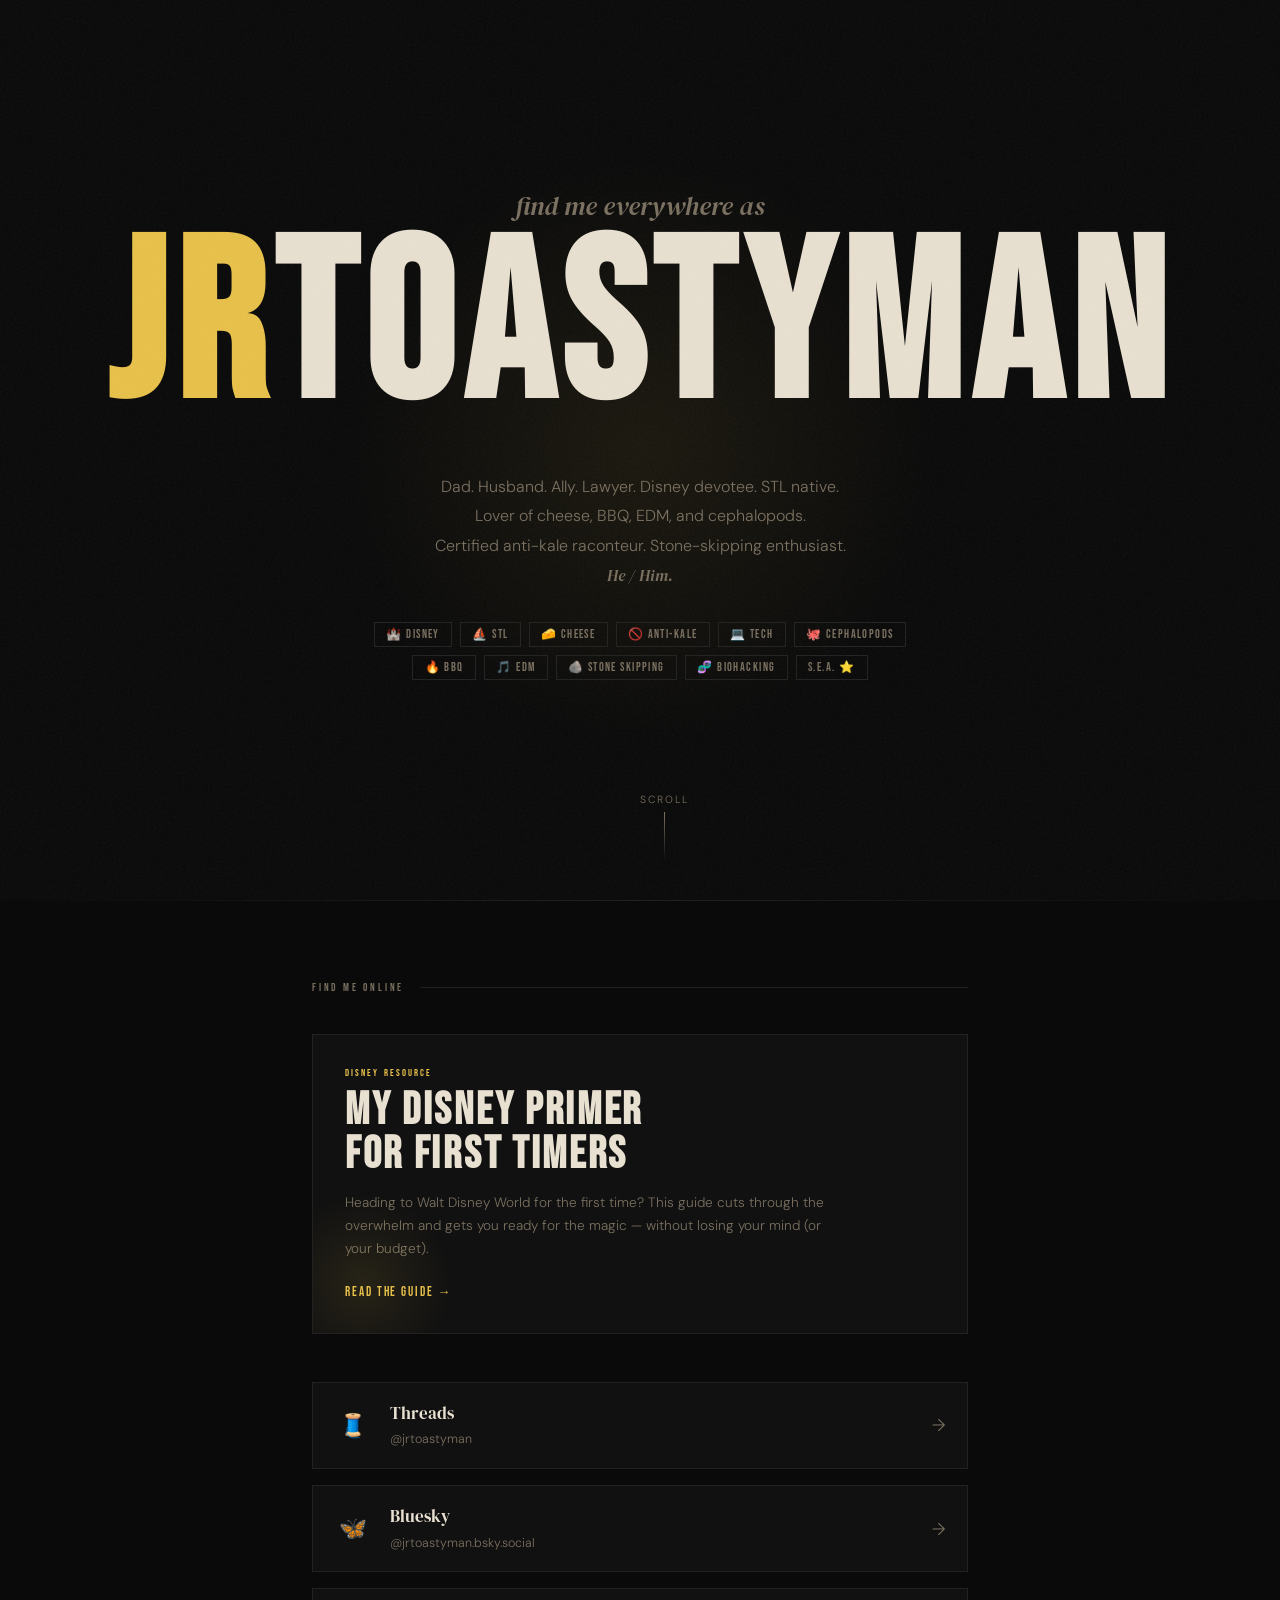
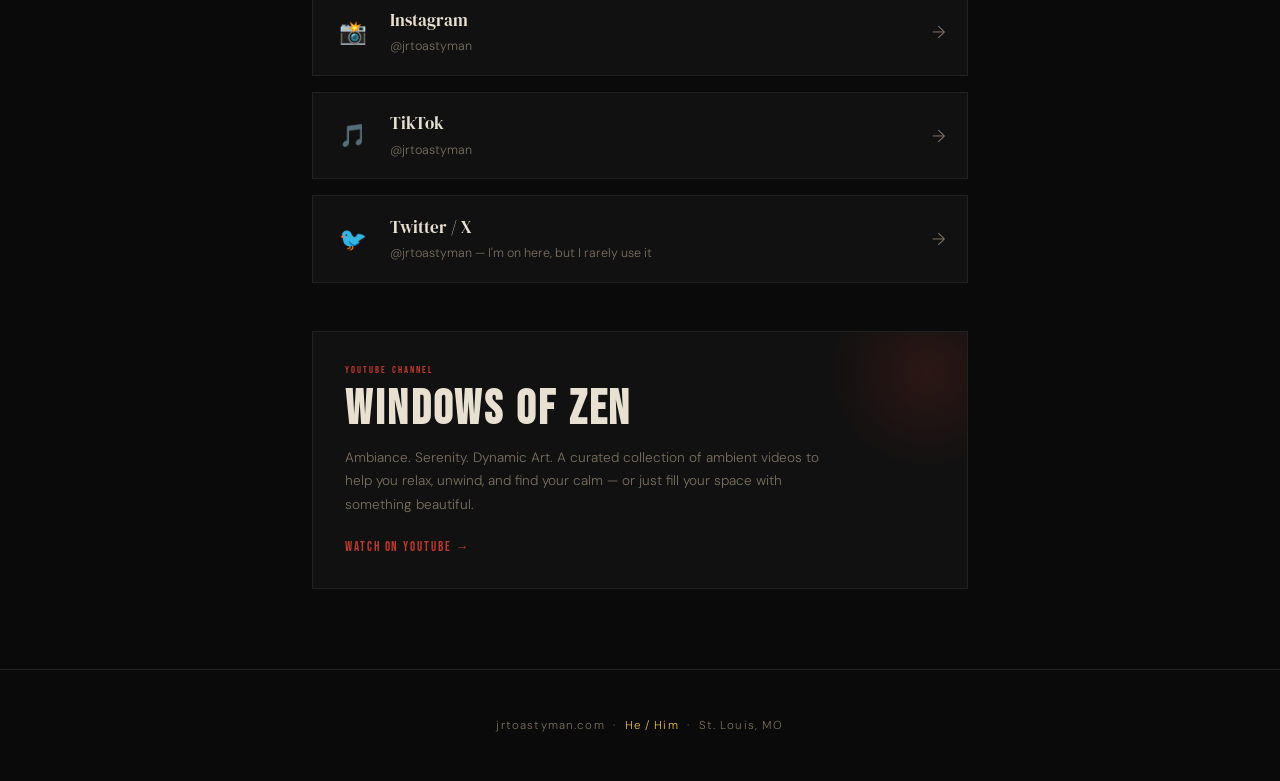
==== index.html @ c6bc313d "Rename index_2.html to index.html" ====
<!DOCTYPE html>
<html lang="en">
<head>
  <meta charset="UTF-8" />
  <meta name="viewport" content="width=device-width, initial-scale=1.0" />
  <title>@jrtoastyman</title>
  <meta name="description" content="Dad. Husband. Ally. Lawyer. Disney. STL. Cheese. Anti-Kale. Raconteur. Cephalopods. Stone-skipping. BBQ. EDM. Biohacking. He/Him." />
  <link rel="preconnect" href="https://fonts.googleapis.com" />
  <link rel="preconnect" href="https://fonts.gstatic.com" crossorigin />
  <link href="https://fonts.googleapis.com/css2?family=Bebas+Neue&family=DM+Serif+Display:ital@0;1&family=DM+Sans:wght@300;400;500&display=swap" rel="stylesheet" />

  <style>
    *, *::before, *::after { box-sizing: border-box; margin: 0; padding: 0; }

    :root {
      --bg:        #0a0a0a;
      --surface:   #111111;
      --border:    #222222;
      --accent:    #e8c14a;
      --accent2:   #c0392b;
      --text:      #e8e0d0;
      --muted:     #7a7060;
      --font-head: 'Bebas Neue', sans-serif;
      --font-serif: 'DM Serif Display', serif;
      --font-body: 'DM Sans', sans-serif;
    }

    html { scroll-behavior: smooth; }

    body {
      background: var(--bg);
      color: var(--text);
      font-family: var(--font-body);
      font-weight: 300;
      min-height: 100vh;
      overflow-x: hidden;
    }

    /* ── Grain overlay ── */
    body::before {
      content: '';
      position: fixed;
      inset: 0;
      background-image: url("data:image/svg+xml,%3Csvg viewBox='0 0 512 512' xmlns='http://www.w3.org/2000/svg'%3E%3Cfilter id='n'%3E%3CfeTurbulence type='fractalNoise' baseFrequency='0.75' numOctaves='4' stitchTiles='stitch'/%3E%3C/filter%3E%3Crect width='100%25' height='100%25' filter='url(%23n)' opacity='1'/%3E%3C/svg%3E");
      opacity: 0.04;
      pointer-events: none;
      z-index: 9999;
    }

    /* ── Hero ── */
    .hero {
      position: relative;
      min-height: 100vh;
      display: flex;
      flex-direction: column;
      align-items: center;
      justify-content: center;
      padding: 4rem 2rem 6rem;
      text-align: center;
      overflow: hidden;
    }

    /* radial glow behind hero content */
    .hero::after {
      content: '';
      position: absolute;
      top: 50%;
      left: 50%;
      transform: translate(-50%, -50%);
      width: 600px;
      height: 600px;
      background: radial-gradient(circle, rgba(232,193,74,0.08) 0%, transparent 70%);
      pointer-events: none;
    }

    .hero-handle {
      font-family: var(--font-head);
      font-size: clamp(5rem, 18vw, 14rem);
      letter-spacing: 0.04em;
      line-height: 0.9;
      color: var(--text);
      position: relative;
      z-index: 1;
      animation: fadeUp 0.9s cubic-bezier(0.16, 1, 0.3, 1) both;
    }

    .hero-handle span {
      color: var(--accent);
    }

    .hero-at {
      font-family: var(--font-serif);
      font-style: italic;
      font-size: clamp(1rem, 3vw, 1.6rem);
      color: var(--muted);
      margin-bottom: 0.4rem;
      animation: fadeUp 0.9s 0.1s cubic-bezier(0.16, 1, 0.3, 1) both;
      position: relative;
      z-index: 1;
    }

    .hero-bio {
      margin-top: 2.5rem;
      max-width: 640px;
      font-size: clamp(0.85rem, 2.2vw, 1rem);
      line-height: 1.85;
      color: var(--muted);
      animation: fadeUp 0.9s 0.25s cubic-bezier(0.16, 1, 0.3, 1) both;
      position: relative;
      z-index: 1;
    }

    .tag-cloud {
      display: flex;
      flex-wrap: wrap;
      gap: 0.5rem;
      justify-content: center;
      margin-top: 2rem;
      max-width: 560px;
      animation: fadeUp 0.9s 0.35s cubic-bezier(0.16, 1, 0.3, 1) both;
      position: relative;
      z-index: 1;
    }

    .tag {
      font-family: var(--font-head);
      font-size: 0.75rem;
      letter-spacing: 0.12em;
      padding: 0.25rem 0.7rem;
      border: 1px solid var(--border);
      color: var(--muted);
      transition: color 0.2s, border-color 0.2s;
    }

    .tag:hover { color: var(--accent); border-color: var(--accent); }

    .scroll-hint {
      position: absolute;
      bottom: 2.5rem;
      left: 50%;
      transform: translateX(-50%);
      display: flex;
      flex-direction: column;
      align-items: center;
      gap: 0.4rem;
      color: var(--muted);
      font-size: 0.65rem;
      letter-spacing: 0.2em;
      text-transform: uppercase;
      animation: fadeUp 1s 0.6s both;
      z-index: 1;
    }

    .scroll-hint::after {
      content: '';
      display: block;
      width: 1px;
      height: 48px;
      background: linear-gradient(to bottom, var(--muted), transparent);
      animation: scrollPulse 1.8s ease-in-out infinite;
    }

    /* ── Divider ── */
    .rule {
      width: 100%;
      height: 1px;
      background: linear-gradient(to right, transparent, var(--border), transparent);
      margin: 0 auto;
    }

    /* ── Links Section ── */
    .section {
      max-width: 720px;
      margin: 0 auto;
      padding: 5rem 2rem;
    }

    .section-label {
      font-family: var(--font-head);
      font-size: 0.7rem;
      letter-spacing: 0.25em;
      color: var(--muted);
      text-transform: uppercase;
      margin-bottom: 2.5rem;
      display: flex;
      align-items: center;
      gap: 1rem;
    }

    .section-label::after {
      content: '';
      flex: 1;
      height: 1px;
      background: var(--border);
    }

    /* ── Link Cards ── */
    .link-grid {
      display: flex;
      flex-direction: column;
      gap: 1rem;
    }

    .link-card {
      display: flex;
      align-items: center;
      gap: 1.2rem;
      padding: 1.2rem 1.4rem;
      background: var(--surface);
      border: 1px solid var(--border);
      text-decoration: none;
      color: var(--text);
      position: relative;
      overflow: hidden;
      transition: border-color 0.25s, transform 0.2s;
      animation: fadeUp 0.7s cubic-bezier(0.16, 1, 0.3, 1) both;
    }

    .link-card::before {
      content: '';
      position: absolute;
      left: 0;
      top: 0;
      bottom: 0;
      width: 3px;
      background: var(--accent);
      transform: scaleY(0);
      transform-origin: bottom;
      transition: transform 0.25s cubic-bezier(0.16, 1, 0.3, 1);
    }

    .link-card:hover {
      border-color: var(--accent);
      transform: translateX(4px);
    }

    .link-card:hover::before { transform: scaleY(1); }

    .link-icon {
      font-size: 1.4rem;
      width: 2.2rem;
      text-align: center;
      flex-shrink: 0;
    }

    .link-text { flex: 1; }

    .link-title {
      font-family: var(--font-serif);
      font-size: 1.05rem;
      display: block;
      margin-bottom: 0.15rem;
    }

    .link-desc {
      font-size: 0.78rem;
      color: var(--muted);
      line-height: 1.5;
    }

    .link-arrow {
      color: var(--muted);
      font-size: 1.1rem;
      transition: color 0.2s, transform 0.2s;
    }

    .link-card:hover .link-arrow {
      color: var(--accent);
      transform: translateX(3px);
    }

    /* stagger animation delays */
    .link-card:nth-child(1) { animation-delay: 0.05s; }
    .link-card:nth-child(2) { animation-delay: 0.12s; }
    .link-card:nth-child(3) { animation-delay: 0.19s; }
    .link-card:nth-child(4) { animation-delay: 0.26s; }
    .link-card:nth-child(5) { animation-delay: 0.33s; }
    .link-card:nth-child(6) { animation-delay: 0.40s; }
    .link-card:nth-child(7) { animation-delay: 0.47s; }

    /* ── Windows of Zen feature card ── */
    .zen-card {
      margin-top: 3rem;
      padding: 2rem;
      background: var(--surface);
      border: 1px solid var(--border);
      position: relative;
      overflow: hidden;
      text-decoration: none;
      color: var(--text);
      display: block;
      transition: border-color 0.25s;
    }

    .zen-card::after {
      content: '';
      position: absolute;
      top: -60px;
      right: -60px;
      width: 200px;
      height: 200px;
      border-radius: 50%;
      background: radial-gradient(circle, rgba(192,57,43,0.15), transparent 70%);
      pointer-events: none;
    }

    .zen-card:hover { border-color: var(--accent2); }

    .zen-label {
      font-family: var(--font-head);
      font-size: 0.65rem;
      letter-spacing: 0.2em;
      color: var(--accent2);
      text-transform: uppercase;
      margin-bottom: 0.6rem;
    }

    .zen-title {
      font-family: var(--font-head);
      font-size: clamp(1.8rem, 5vw, 3rem);
      letter-spacing: 0.06em;
      line-height: 1;
      margin-bottom: 0.8rem;
    }

    .zen-desc {
      font-size: 0.85rem;
      color: var(--muted);
      line-height: 1.7;
      max-width: 480px;
      margin-bottom: 1.2rem;
    }

    .zen-cta {
      display: inline-flex;
      align-items: center;
      gap: 0.5rem;
      font-family: var(--font-head);
      font-size: 0.8rem;
      letter-spacing: 0.15em;
      color: var(--accent2);
      text-transform: uppercase;
      transition: gap 0.2s;
    }

    .zen-card:hover .zen-cta { gap: 0.9rem; }

    /* ── Disney feature card ── */
    .disney-card {
      margin-top: 1rem;
      padding: 2rem;
      background: var(--surface);
      border: 1px solid var(--border);
      position: relative;
      overflow: hidden;
      text-decoration: none;
      color: var(--text);
      display: block;
      transition: border-color 0.25s;
    }

    .disney-card::after {
      content: '';
      position: absolute;
      bottom: -40px;
      left: -40px;
      width: 180px;
      height: 180px;
      border-radius: 50%;
      background: radial-gradient(circle, rgba(232,193,74,0.1), transparent 70%);
      pointer-events: none;
    }

    .disney-card:hover { border-color: var(--accent); }

    .disney-label {
      font-family: var(--font-head);
      font-size: 0.65rem;
      letter-spacing: 0.2em;
      color: var(--accent);
      text-transform: uppercase;
      margin-bottom: 0.6rem;
    }

    .disney-title {
      font-family: var(--font-head);
      font-size: clamp(1.8rem, 5vw, 2.8rem);
      letter-spacing: 0.06em;
      line-height: 1;
      margin-bottom: 0.8rem;
    }

    .disney-desc {
      font-size: 0.85rem;
      color: var(--muted);
      line-height: 1.7;
      max-width: 480px;
      margin-bottom: 1.2rem;
    }

    .disney-cta {
      display: inline-flex;
      align-items: center;
      gap: 0.5rem;
      font-family: var(--font-head);
      font-size: 0.8rem;
      letter-spacing: 0.15em;
      color: var(--accent);
      text-transform: uppercase;
      transition: gap 0.2s;
    }

    .disney-card:hover .disney-cta { gap: 0.9rem; }

    /* ── Footer ── */
    footer {
      text-align: center;
      padding: 3rem 2rem;
      font-size: 0.72rem;
      color: var(--muted);
      letter-spacing: 0.1em;
      border-top: 1px solid var(--border);
    }

    footer span { color: var(--accent); }

    /* ── Keyframes ── */
    @keyframes fadeUp {
      from { opacity: 0; transform: translateY(24px); }
      to   { opacity: 1; transform: translateY(0); }
    }

    @keyframes scrollPulse {
      0%, 100% { opacity: 0.4; }
      50%       { opacity: 1; }
    }

    /* ── Responsive ── */
    @media (max-width: 480px) {
      .link-card { padding: 1rem 1.1rem; }
      .zen-card, .disney-card { padding: 1.4rem; }
    }
  </style>
</head>
<body>

  <!-- ══════════════════ HERO ══════════════════ -->
  <section class="hero">
    <p class="hero-at">find me everywhere as</p>
    <h1 class="hero-handle"><span>jr</span>toastyman</h1>

    <p class="hero-bio">
      Dad. Husband. Ally. Lawyer. Disney devotee. STL native.<br />
      Lover of cheese, BBQ, EDM, and cephalopods.<br />
      Certified anti-kale raconteur. Stone-skipping enthusiast.<br />
      <em style="font-family: var(--font-serif);">He / Him.</em>
    </p>

    <div class="tag-cloud">
      <span class="tag">🏰 Disney</span>
      <span class="tag">⛵ STL</span>
      <span class="tag">🧀 Cheese</span>
      <span class="tag">🚫 Anti-Kale</span>
      <span class="tag">💻 Tech</span>
      <span class="tag">🐙 Cephalopods</span>
      <span class="tag">🔥 BBQ</span>
      <span class="tag">🎵 EDM</span>
      <span class="tag">🪨 Stone Skipping</span>
      <span class="tag">🧬 Biohacking</span>
      <span class="tag">S.E.A. ⭐</span>
    </div>

    <div class="scroll-hint">scroll</div>
  </section>

  <div class="rule"></div>

  <!-- ══════════════════ SOCIAL LINKS ══════════════════ -->
  <section class="section">
    <p class="section-label">find me online</p>

    <!-- ── Feature: Disney Primer ── -->
    <a class="disney-card" href="https://www.wdwfirsttimer.com/" target="_blank" rel="noopener">
      <p class="disney-label">Disney Resource</p>
      <h2 class="disney-title">My Disney Primer<br/>for First Timers</h2>
      <p class="disney-desc">
        Heading to Walt Disney World for the first time? This guide cuts through the overwhelm and gets you ready for the magic — without losing your mind (or your budget).
      </p>
      <span class="disney-cta">Read the Guide →</span>
    </a>

    <div class="link-grid" style="margin-top: 3rem;">

      <a class="link-card" href="https://www.threads.net/@jrtoastyman" target="_blank" rel="noopener">
        <div class="link-icon">🧵</div>
        <div class="link-text">
          <span class="link-title">Threads</span>
          <span class="link-desc">@jrtoastyman</span>
        </div>
        <span class="link-arrow">→</span>
      </a>

      <a class="link-card" href="https://bsky.app/profile/jrtoastyman.com" target="_blank" rel="noopener">
        <div class="link-icon">🦋</div>
        <div class="link-text">
          <span class="link-title">Bluesky</span>
          <span class="link-desc">@jrtoastyman.bsky.social</span>
        </div>
        <span class="link-arrow">→</span>
      </a>

      <a class="link-card" href="https://www.instagram.com/jrtoastyman/" target="_blank" rel="noopener">
        <div class="link-icon">📸</div>
        <div class="link-text">
          <span class="link-title">Instagram</span>
          <span class="link-desc">@jrtoastyman</span>
        </div>
        <span class="link-arrow">→</span>
      </a>

      <a class="link-card" href="https://www.tiktok.com/@jrtoastyman" target="_blank" rel="noopener">
        <div class="link-icon">🎵</div>
        <div class="link-text">
          <span class="link-title">TikTok</span>
          <span class="link-desc">@jrtoastyman</span>
        </div>
        <span class="link-arrow">→</span>
      </a>

      <a class="link-card" href="https://twitter.com/jrtoastyman" target="_blank" rel="noopener">
        <div class="link-icon">🐦</div>
        <div class="link-text">
          <span class="link-title">Twitter / X</span>
          <span class="link-desc">@jrtoastyman — I'm on here, but I rarely use it</span>
        </div>
        <span class="link-arrow">→</span>
      </a>

    </div>

    <!-- ── Feature: Windows of Zen ── -->
    <a class="zen-card" href="https://www.youtube.com/channel/UC0C1Mh-EbGnlSL0Q5fTiUzg" target="_blank" rel="noopener">
      <p class="zen-label">YouTube Channel</p>
      <h2 class="zen-title">Windows of Zen</h2>
      <p class="zen-desc">
        Ambiance. Serenity. Dynamic Art. A curated collection of ambient videos to help you relax, unwind, and find your calm — or just fill your space with something beautiful.
      </p>
      <span class="zen-cta">Watch on YouTube →</span>
    </a>

  </section>

  <footer>
    <p>jrtoastyman.com &nbsp;·&nbsp; <span>He / Him</span> &nbsp;·&nbsp; St. Louis, MO</p>
    <p style="margin-top:0.5rem
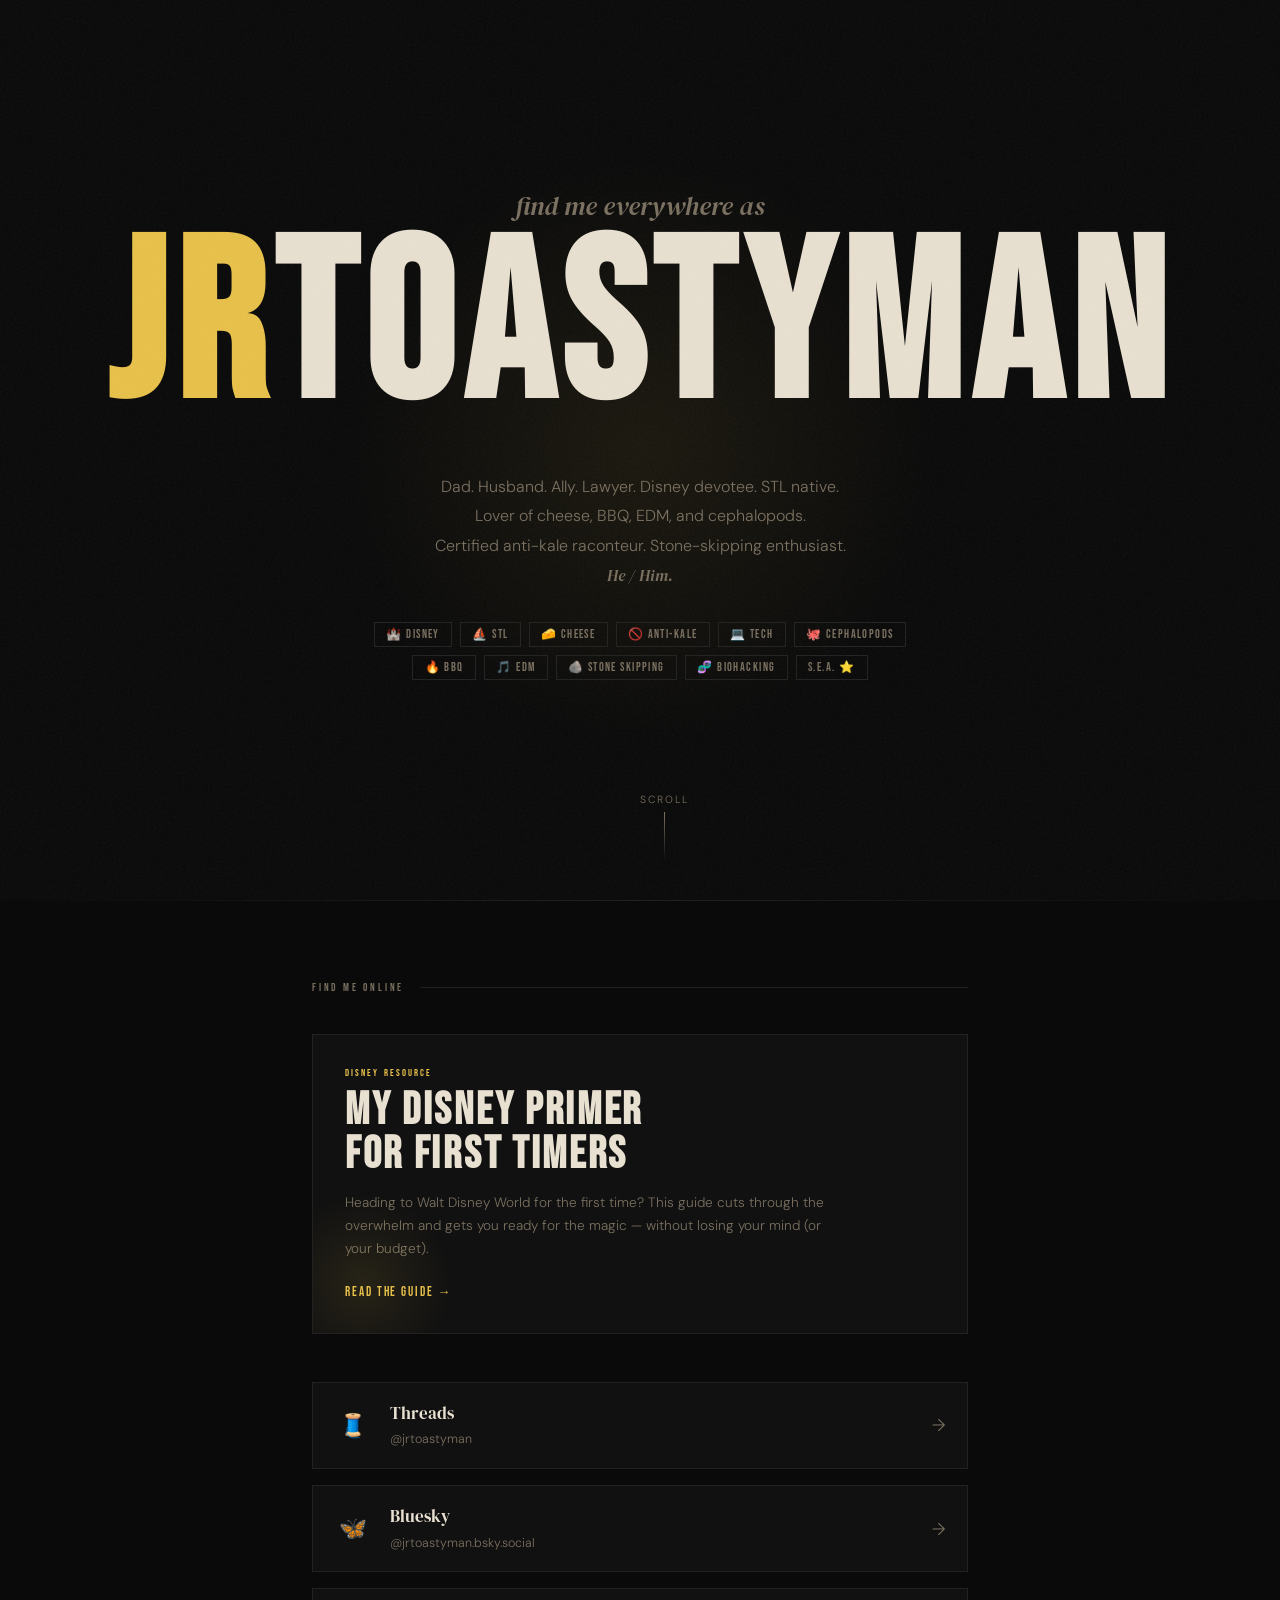
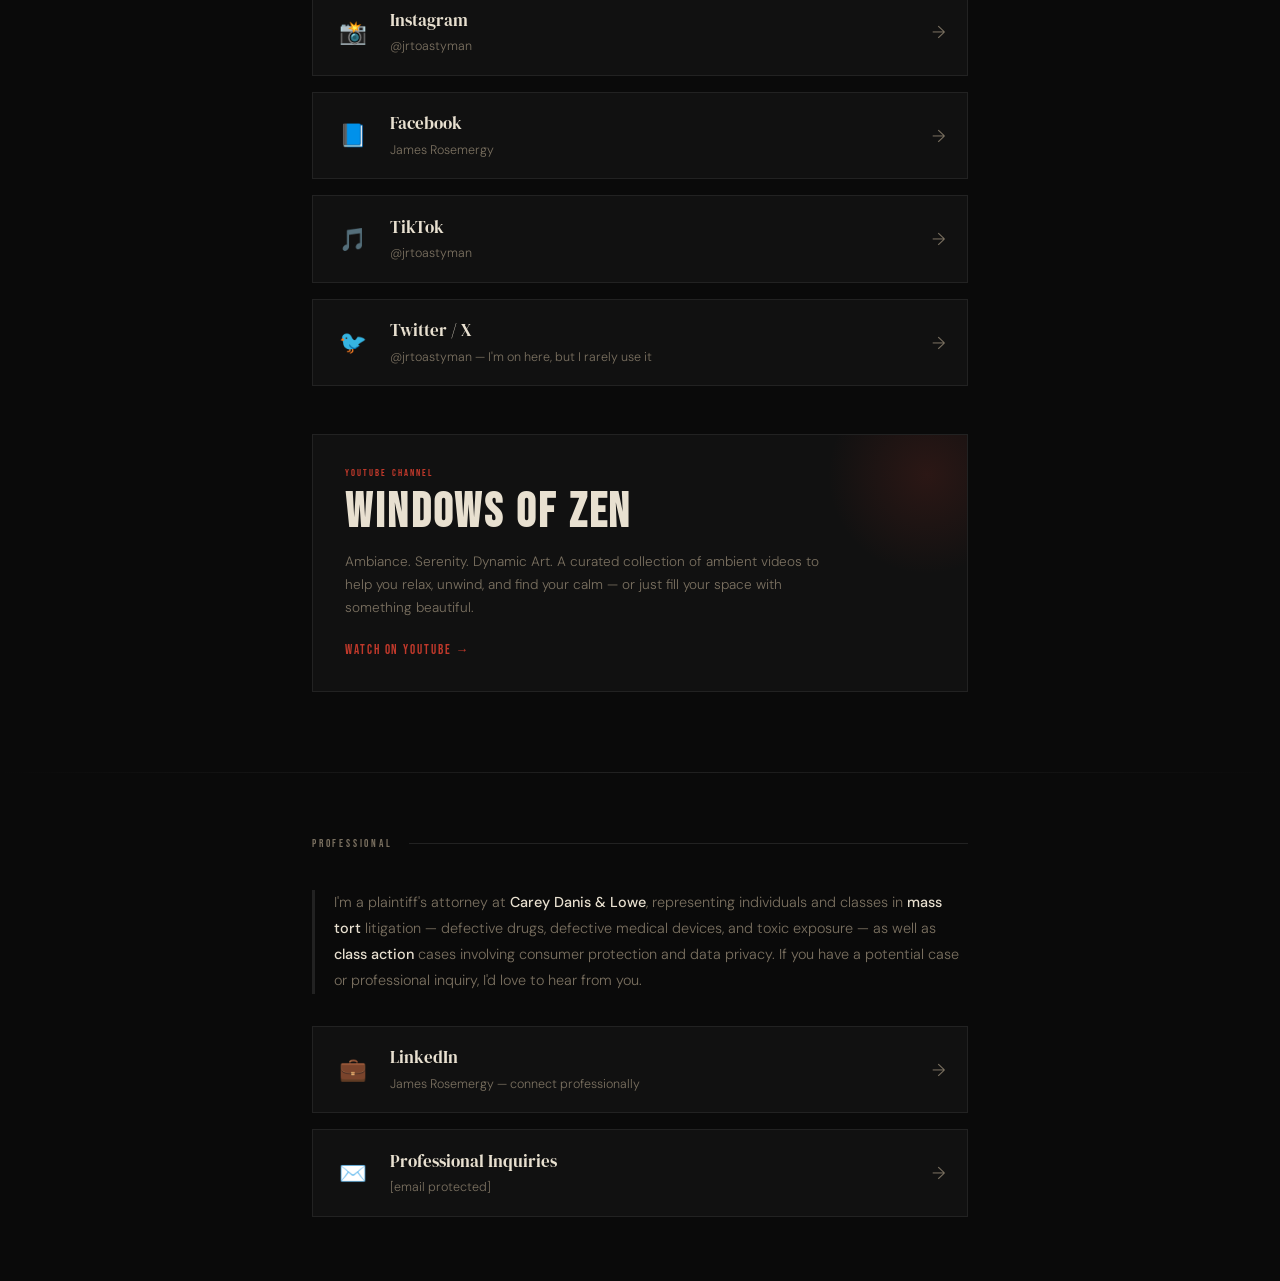
==== commit 03c57d98: "Add files via upload" ====
--- a/index.html
+++ b/index.html
@@ -411,6 +411,21 @@
     }
 
     .disney-card:hover .disney-cta { gap: 0.9rem; }
+
+    /* ── Professional blurb ── */
+    .pro-blurb {
+      font-size: 0.9rem;
+      line-height: 1.8;
+      color: var(--muted);
+      border-left: 3px solid var(--border);
+      padding-left: 1.2rem;
+      margin-bottom: 0.5rem;
+    }
+
+    .pro-blurb strong {
+      color: var(--text);
+      font-weight: 500;
+    }
 
     /* ── Footer ── */
     footer {
@@ -518,6 +533,15 @@
         <span class="link-arrow">→</span>
       </a>
 
+      <a class="link-card" href="https://www.facebook.com/james.rosemergy" target="_blank" rel="noopener">
+        <div class="link-icon">📘</div>
+        <div class="link-text">
+          <span class="link-title">Facebook</span>
+          <span class="link-desc">James Rosemergy</span>
+        </div>
+        <span class="link-arrow">→</span>
+      </a>
+
       <a class="link-card" href="https://www.tiktok.com/@jrtoastyman" target="_blank" rel="noopener">
         <div class="link-icon">🎵</div>
         <div class="link-text">
@@ -550,6 +574,40 @@
 
   </section>
 
-  <footer>
-    <p>jrtoastyman.com &nbsp;·&nbsp; <span>He / Him</span> &nbsp;·&nbsp; St. Louis, MO</p>
-    <p style="margin-top:0.5rem
+  <div class="rule"></div>
+
+  <!-- ══════════════════ PROFESSIONAL ══════════════════ -->
+  <section class="section" style="padding-top: 4rem; padding-bottom: 4rem;">
+    <p class="section-label">professional</p>
+
+    <div class="pro-blurb">
+      <p>
+        I'm a plaintiff's attorney at <strong>Carey Danis &amp; Lowe</strong>, representing individuals and classes in
+        <strong>mass tort</strong> litigation — defective drugs, defective medical devices, and toxic exposure —
+        as well as <strong>class action</strong> cases involving consumer protection and data privacy.
+        If you have a potential case or professional inquiry, I'd love to hear from you.
+      </p>
+    </div>
+
+    <div class="link-grid" style="margin-top: 2rem;">
+
+      <a class="link-card" href="https://www.linkedin.com/in/james-rosemergy-a0a18a7/" target="_blank" rel="noopener">
+        <div class="link-icon">💼</div>
+        <div class="link-text">
+          <span class="link-title">LinkedIn</span>
+          <span class="link-desc">James Rosemergy — connect professionally</span>
+        </div>
+        <span class="link-arrow">→</span>
+      </a>
+
+      <a class="link-card" href="/cdn-cgi/l/email-protection#7a100815091f171f081d033a191b081f031e1b14130954191517">
+        <div class="link-icon">✉️</div>
+        <div class="link-text">
+          <span class="link-title">Professional Inquiries</span>
+          <span class="link-desc"><span class="__cf_email__" data-cfemail="3f554d504c5a525a4d58467f5c5e4d5a465b5e51564c115c5052">[email&#160;protected]</span></span>
+        </div>
+        <span class="link-arrow">→</span>
+      </a>
+
+    </div>
+  
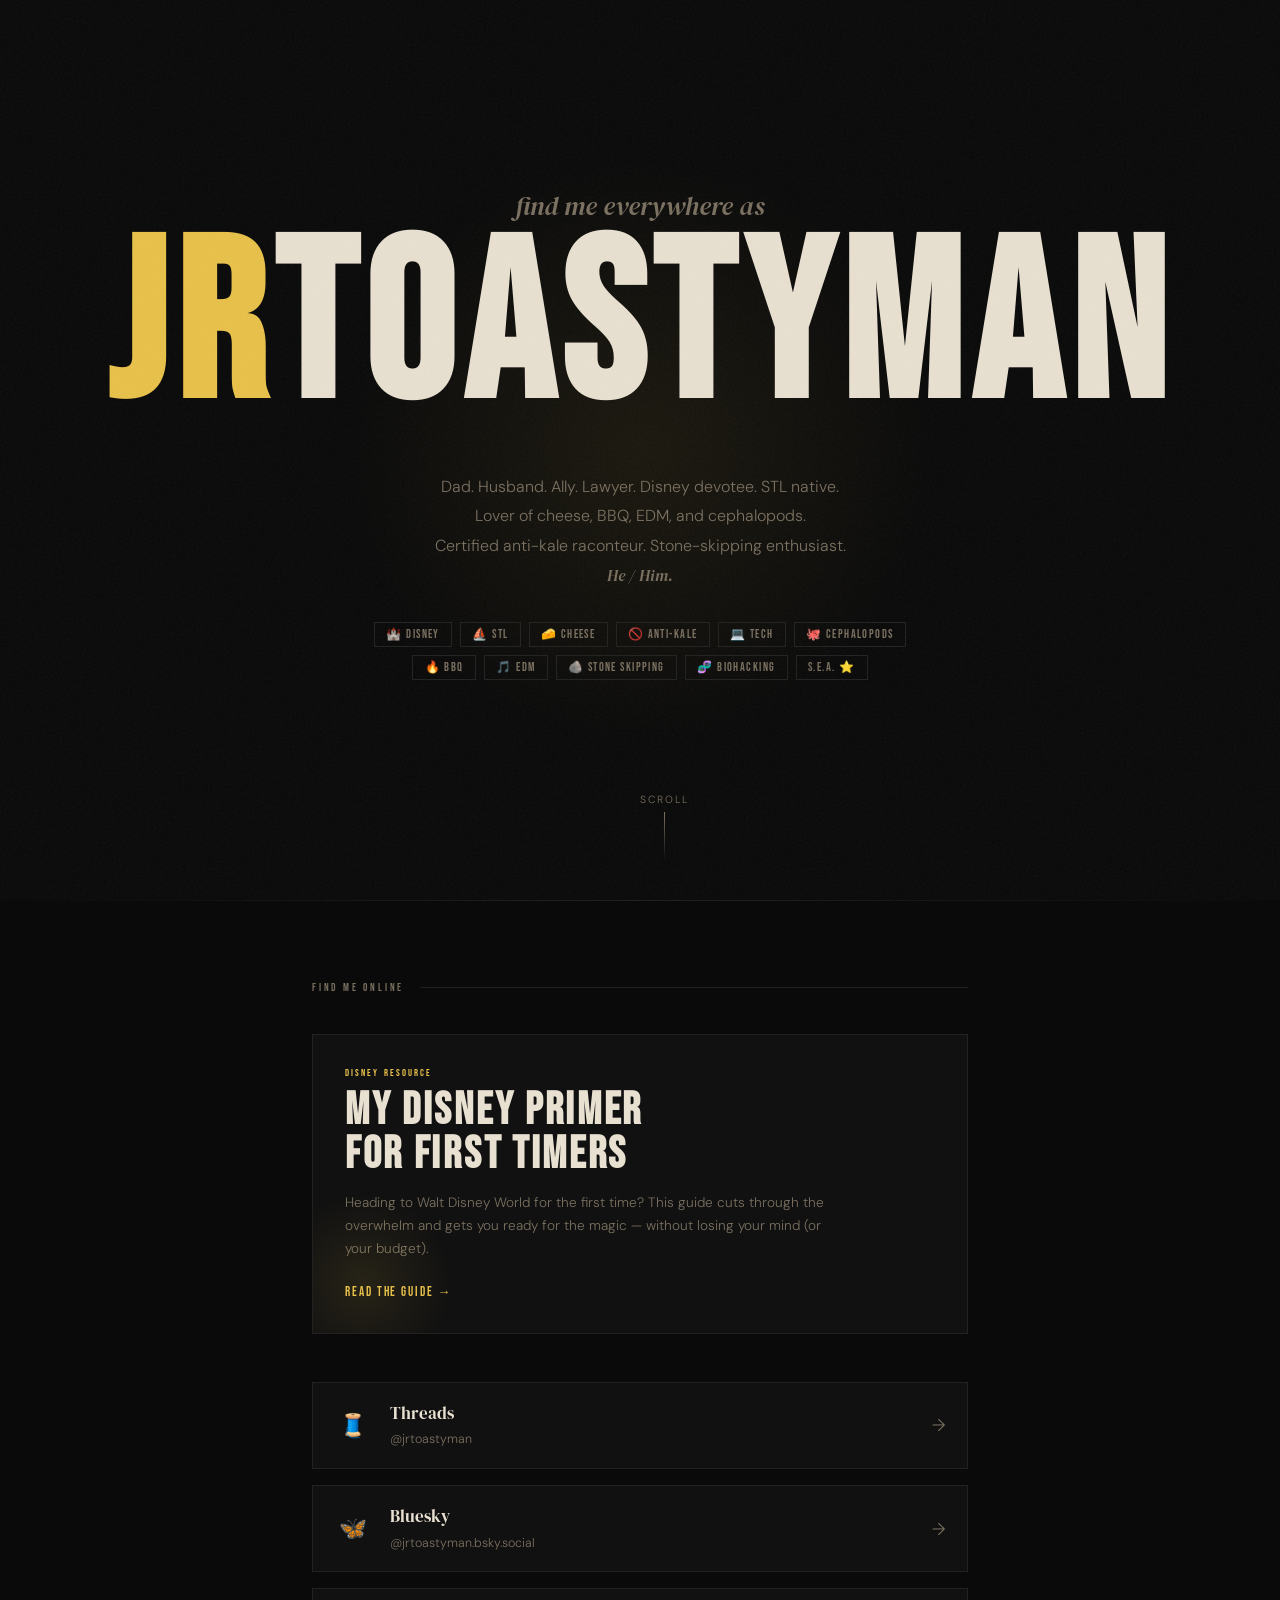
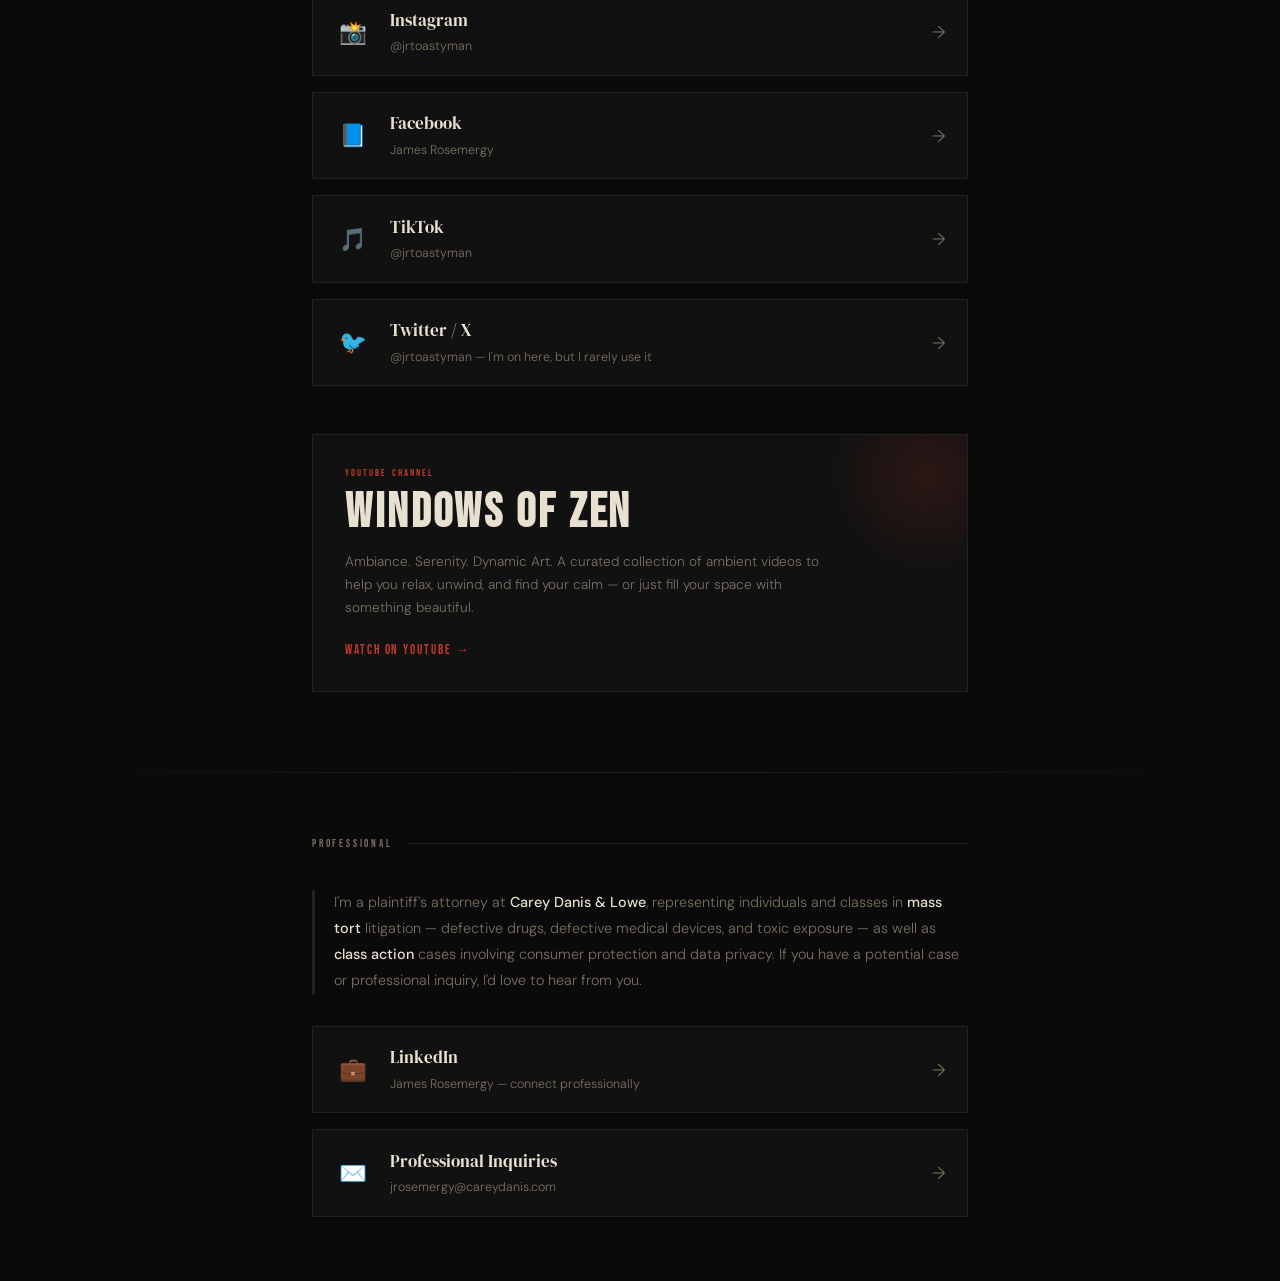
==== commit e2cb88dd: "Update index.html corrected email" ====
--- a/index.html
+++ b/index.html
@@ -600,14 +600,14 @@
         <span class="link-arrow">→</span>
       </a>
 
-      <a class="link-card" href="/cdn-cgi/l/email-protection#7a100815091f171f081d033a191b081f031e1b14130954191517">
+      <a class="link-card" href="mailto:jrosemergy@careydanis.com">
         <div class="link-icon">✉️</div>
         <div class="link-text">
           <span class="link-title">Professional Inquiries</span>
-          <span class="link-desc"><span class="__cf_email__" data-cfemail="3f554d504c5a525a4d58467f5c5e4d5a465b5e51564c115c5052">[email&#160;protected]</span></span>
+          <span class="link-desc">jrosemergy@careydanis.com</span>
         </div>
         <span class="link-arrow">→</span>
       </a>
 
     </div>
-  +  
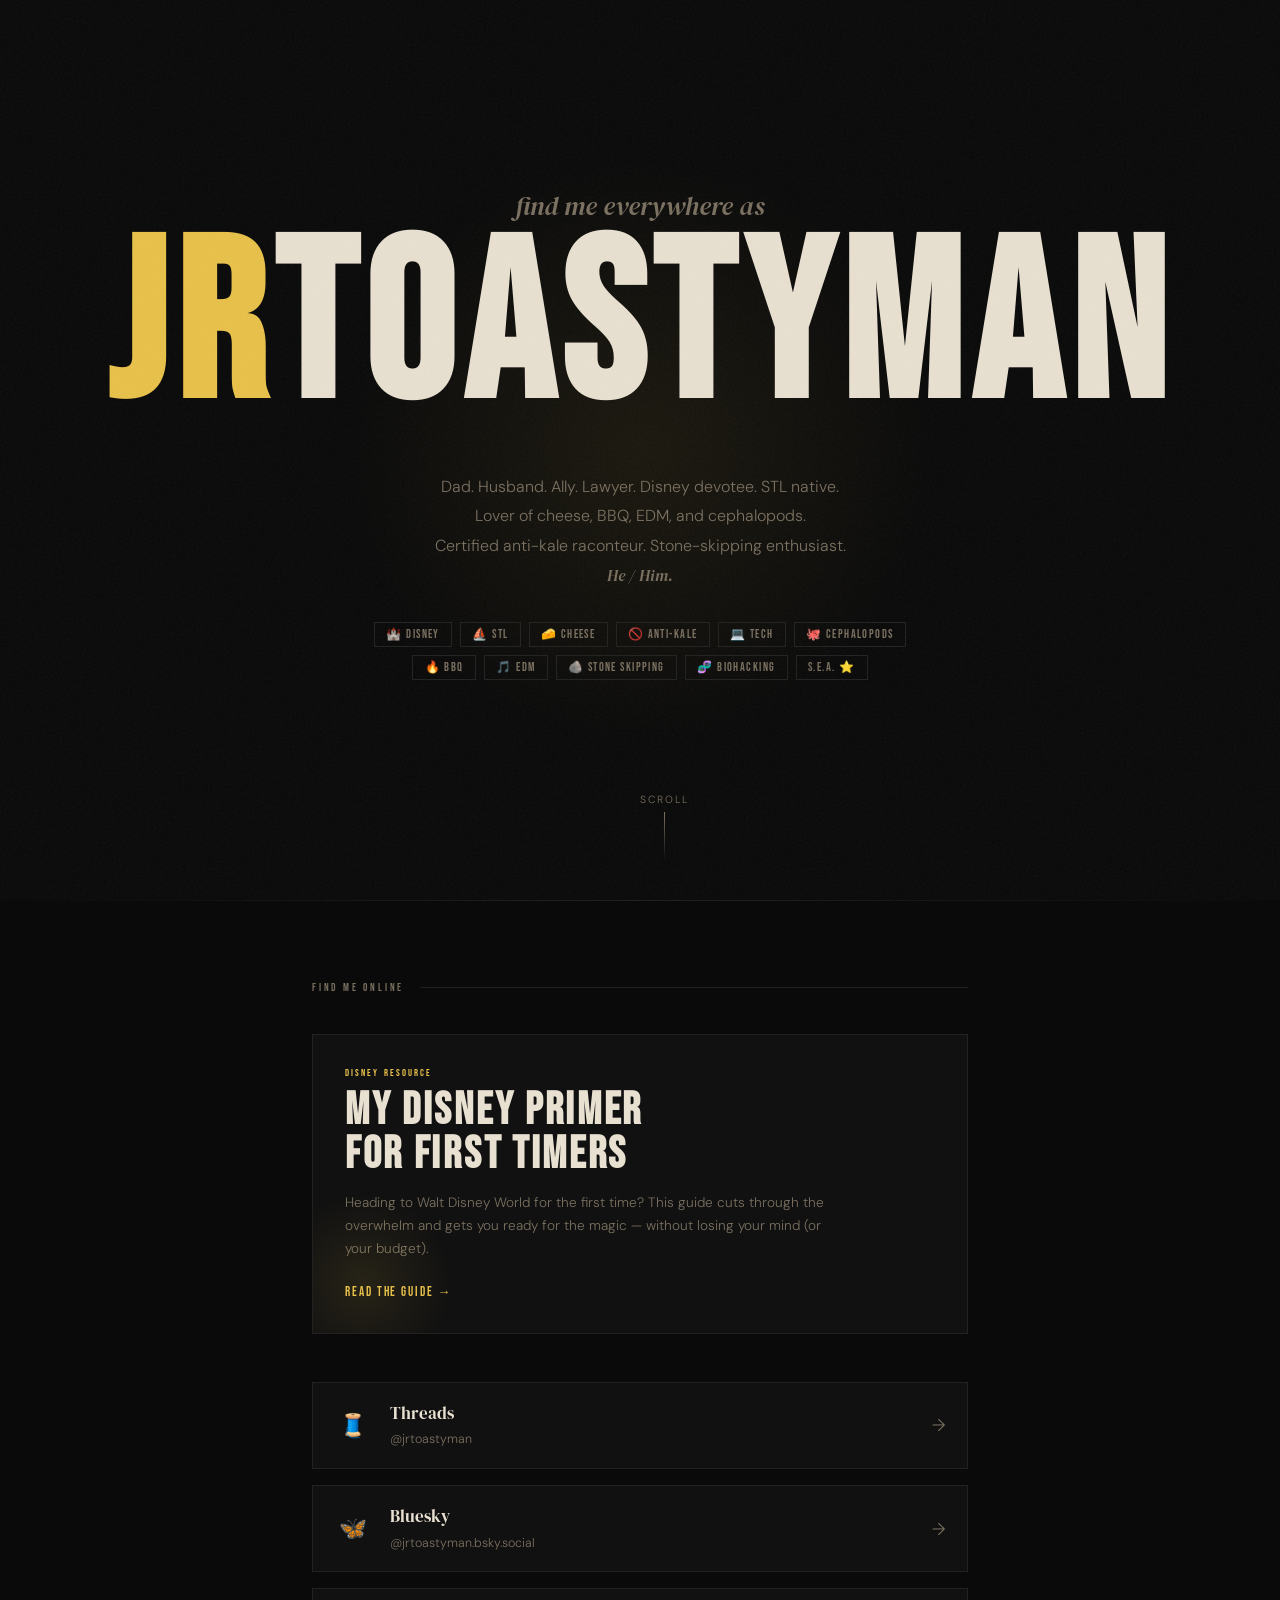
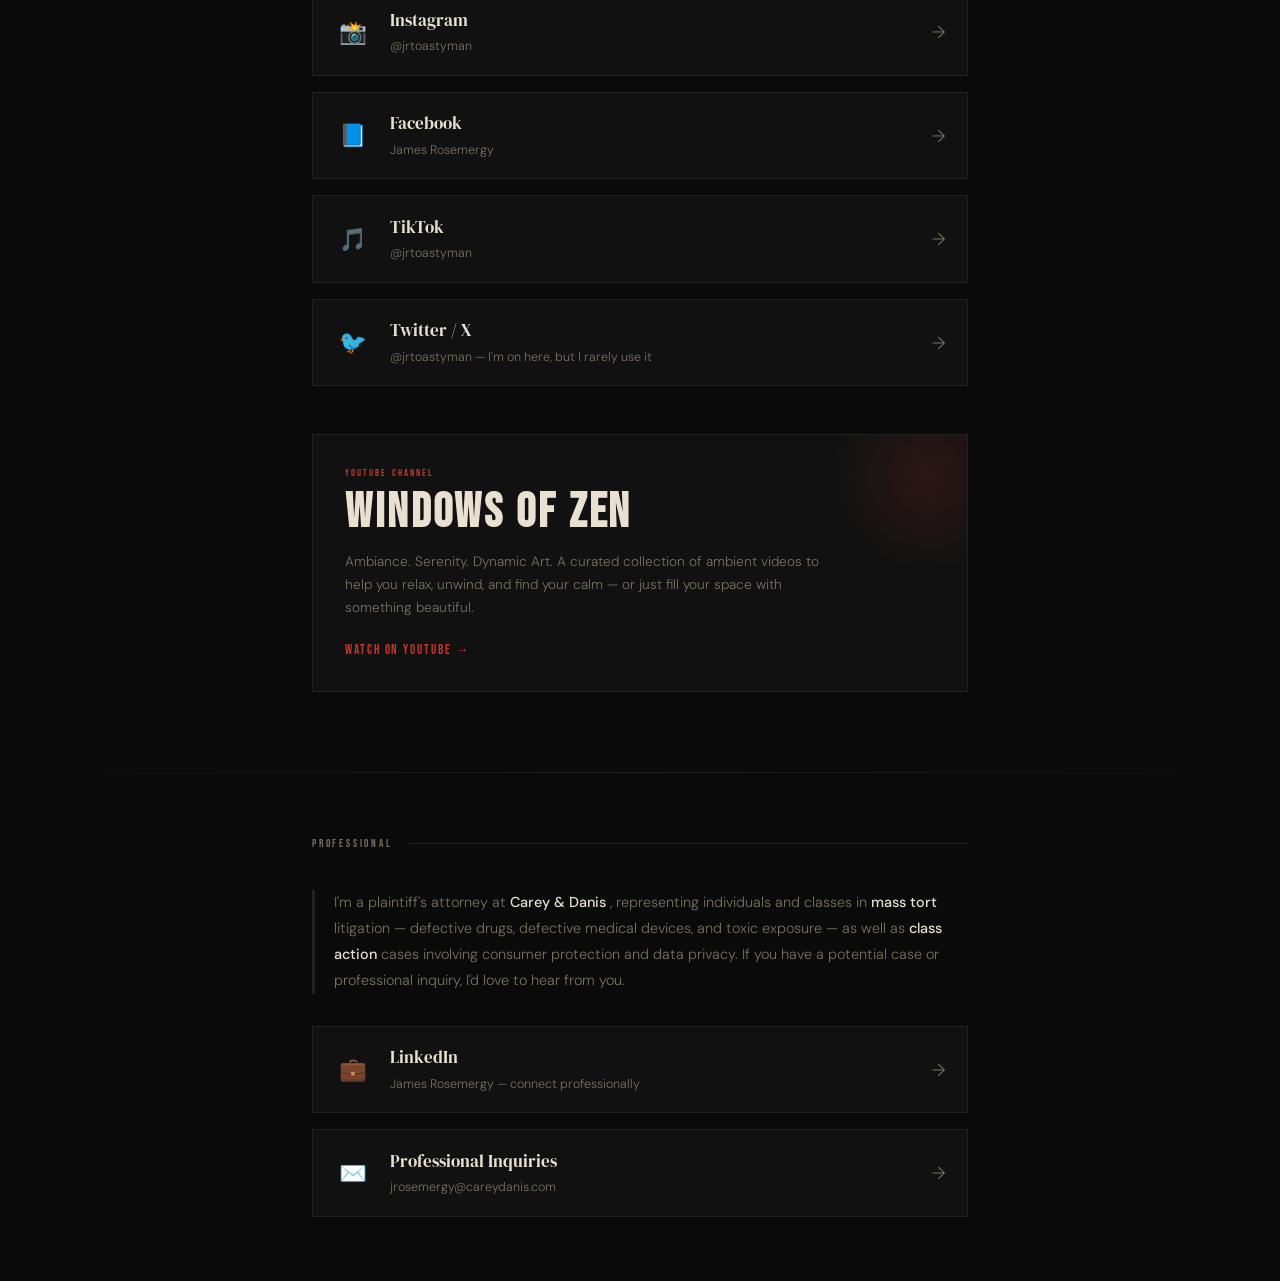
==== commit 683f87d4: "Update index.html Corrected firm name" ====
--- a/index.html
+++ b/index.html
@@ -582,7 +582,7 @@
 
     <div class="pro-blurb">
       <p>
-        I'm a plaintiff's attorney at <strong>Carey Danis &amp; Lowe</strong>, representing individuals and classes in
+        I'm a plaintiff's attorney at <strong>Carey &amp; Danis </strong>, representing individuals and classes in
         <strong>mass tort</strong> litigation — defective drugs, defective medical devices, and toxic exposure —
         as well as <strong>class action</strong> cases involving consumer protection and data privacy.
         If you have a potential case or professional inquiry, I'd love to hear from you.
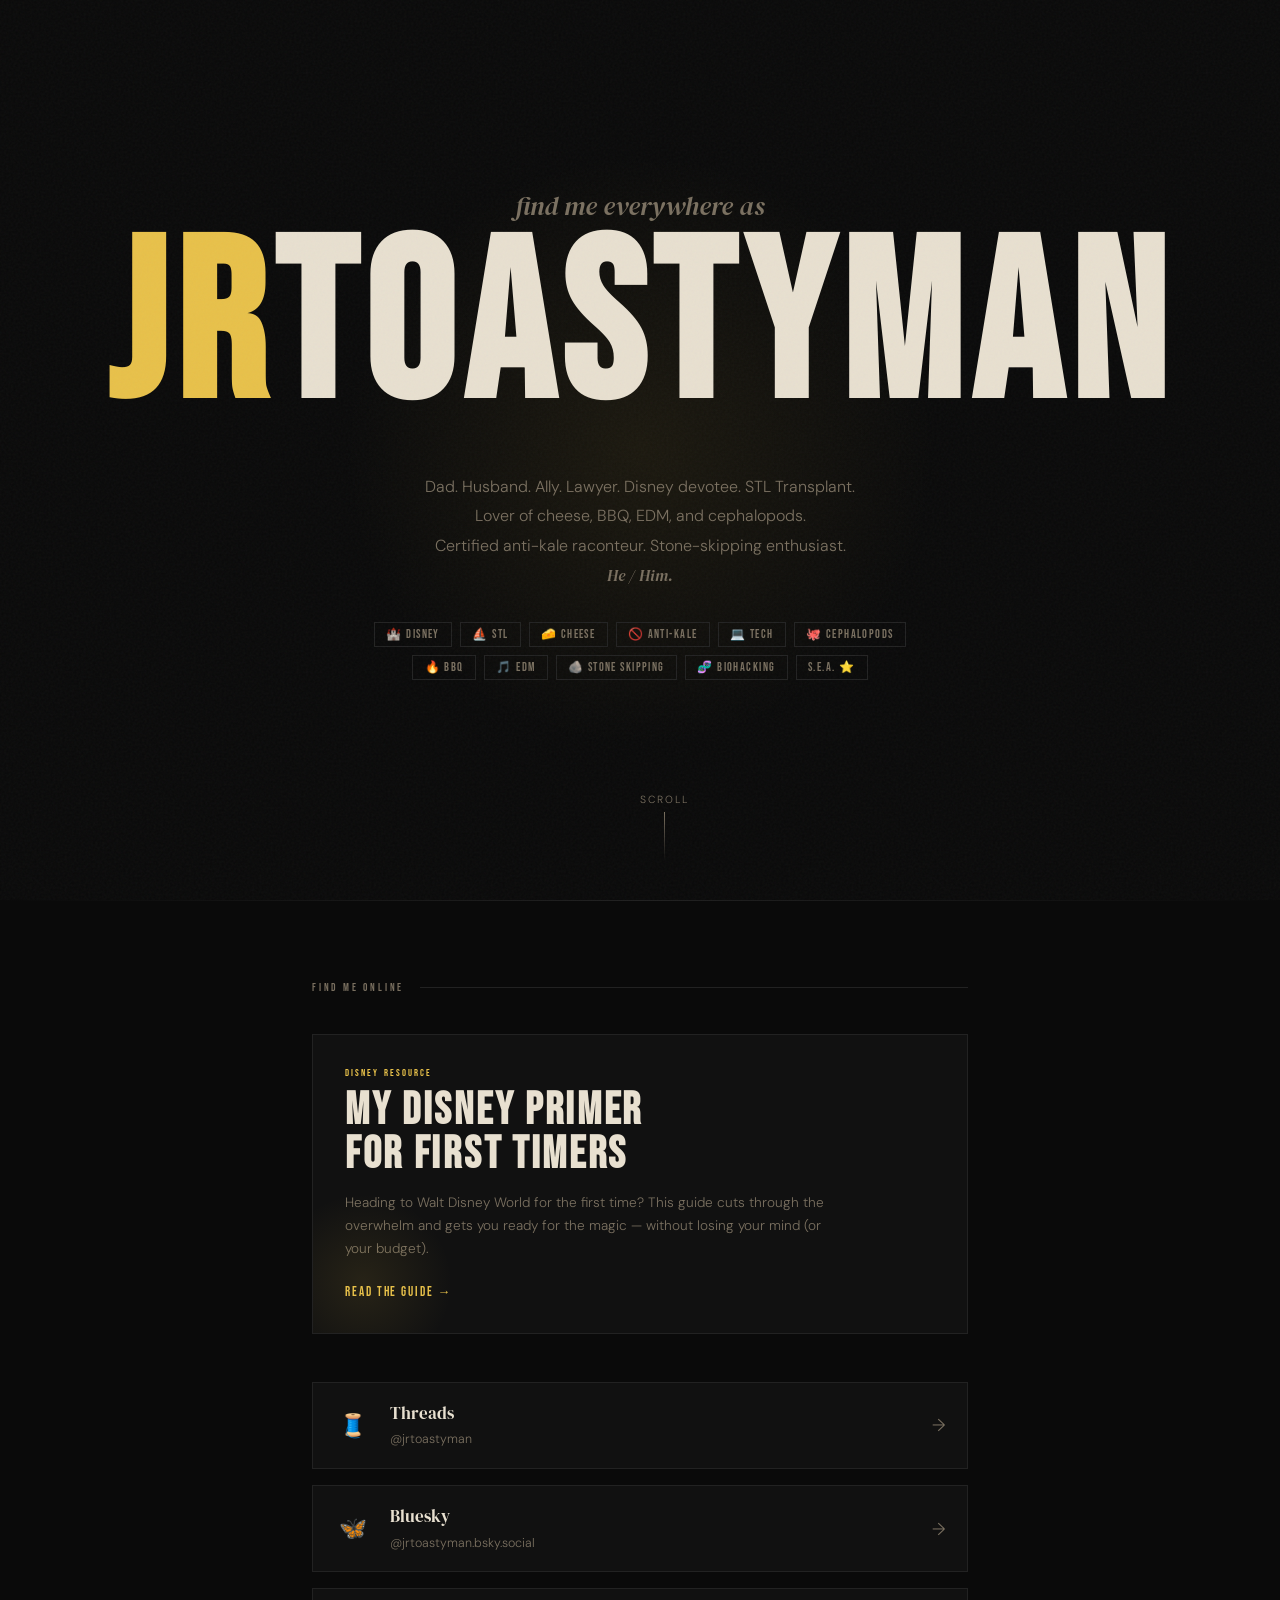
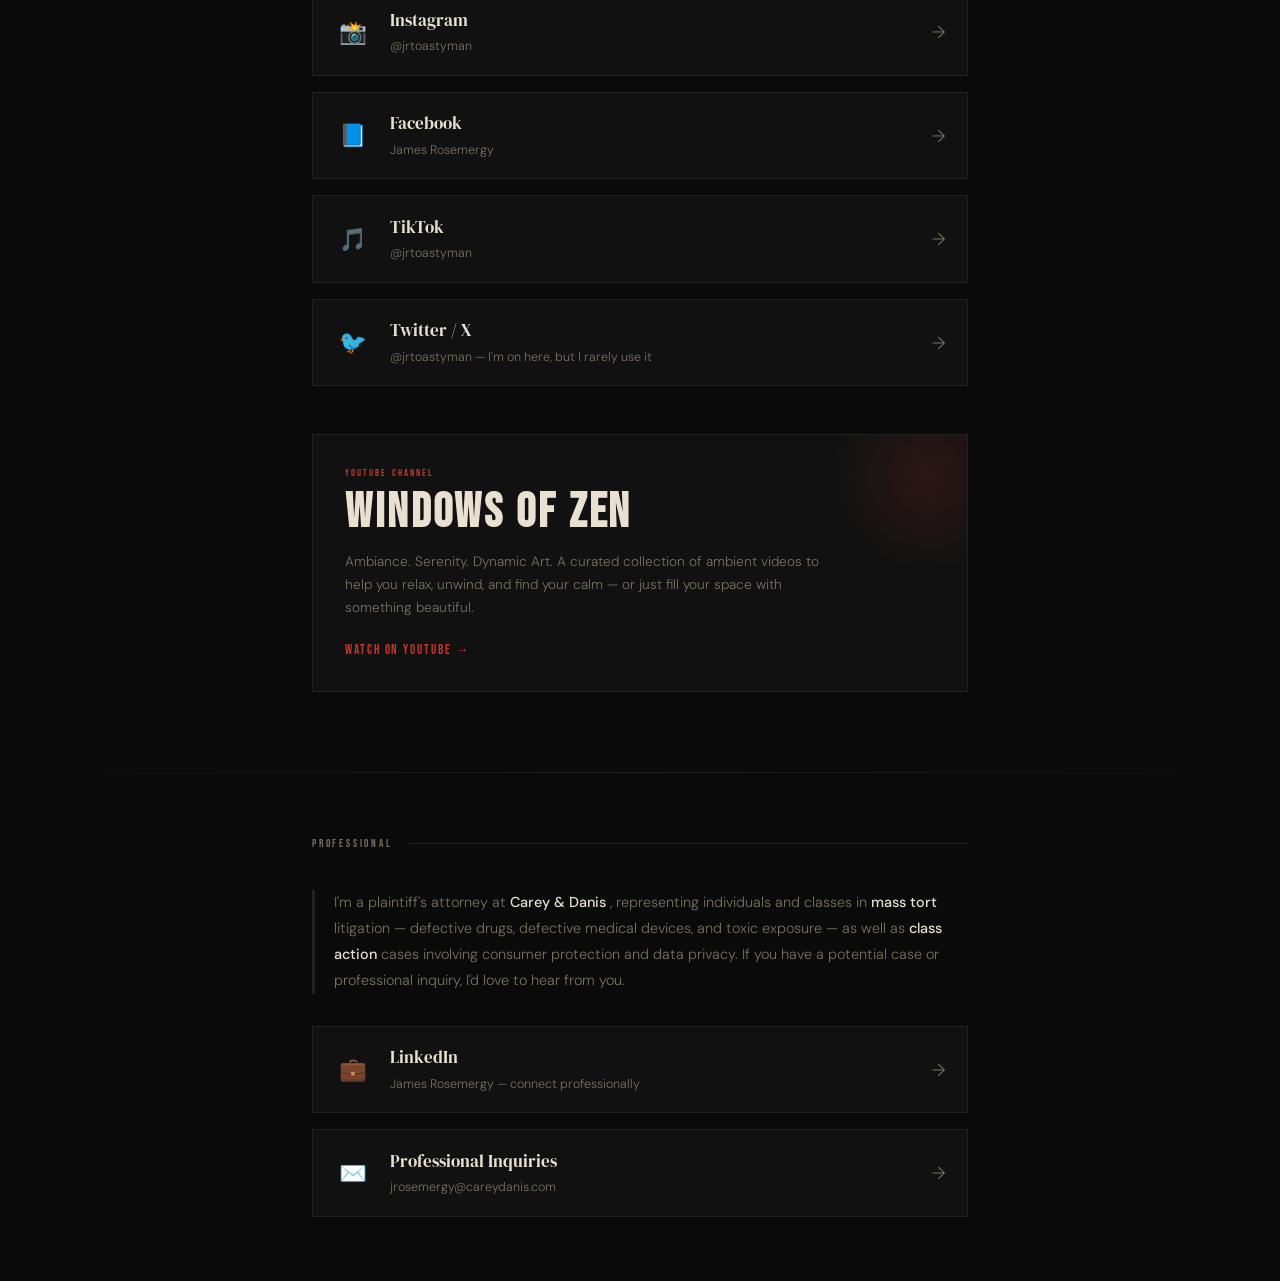
==== commit e8bcaacc: "Update index.html Changing STL Native to STL Transplant" ====
--- a/index.html
+++ b/index.html
@@ -465,7 +465,7 @@
     <h1 class="hero-handle"><span>jr</span>toastyman</h1>
 
     <p class="hero-bio">
-      Dad. Husband. Ally. Lawyer. Disney devotee. STL native.<br />
+      Dad. Husband. Ally. Lawyer. Disney devotee. STL Transplant.<br />
       Lover of cheese, BBQ, EDM, and cephalopods.<br />
       Certified anti-kale raconteur. Stone-skipping enthusiast.<br />
       <em style="font-family: var(--font-serif);">He / Him.</em>
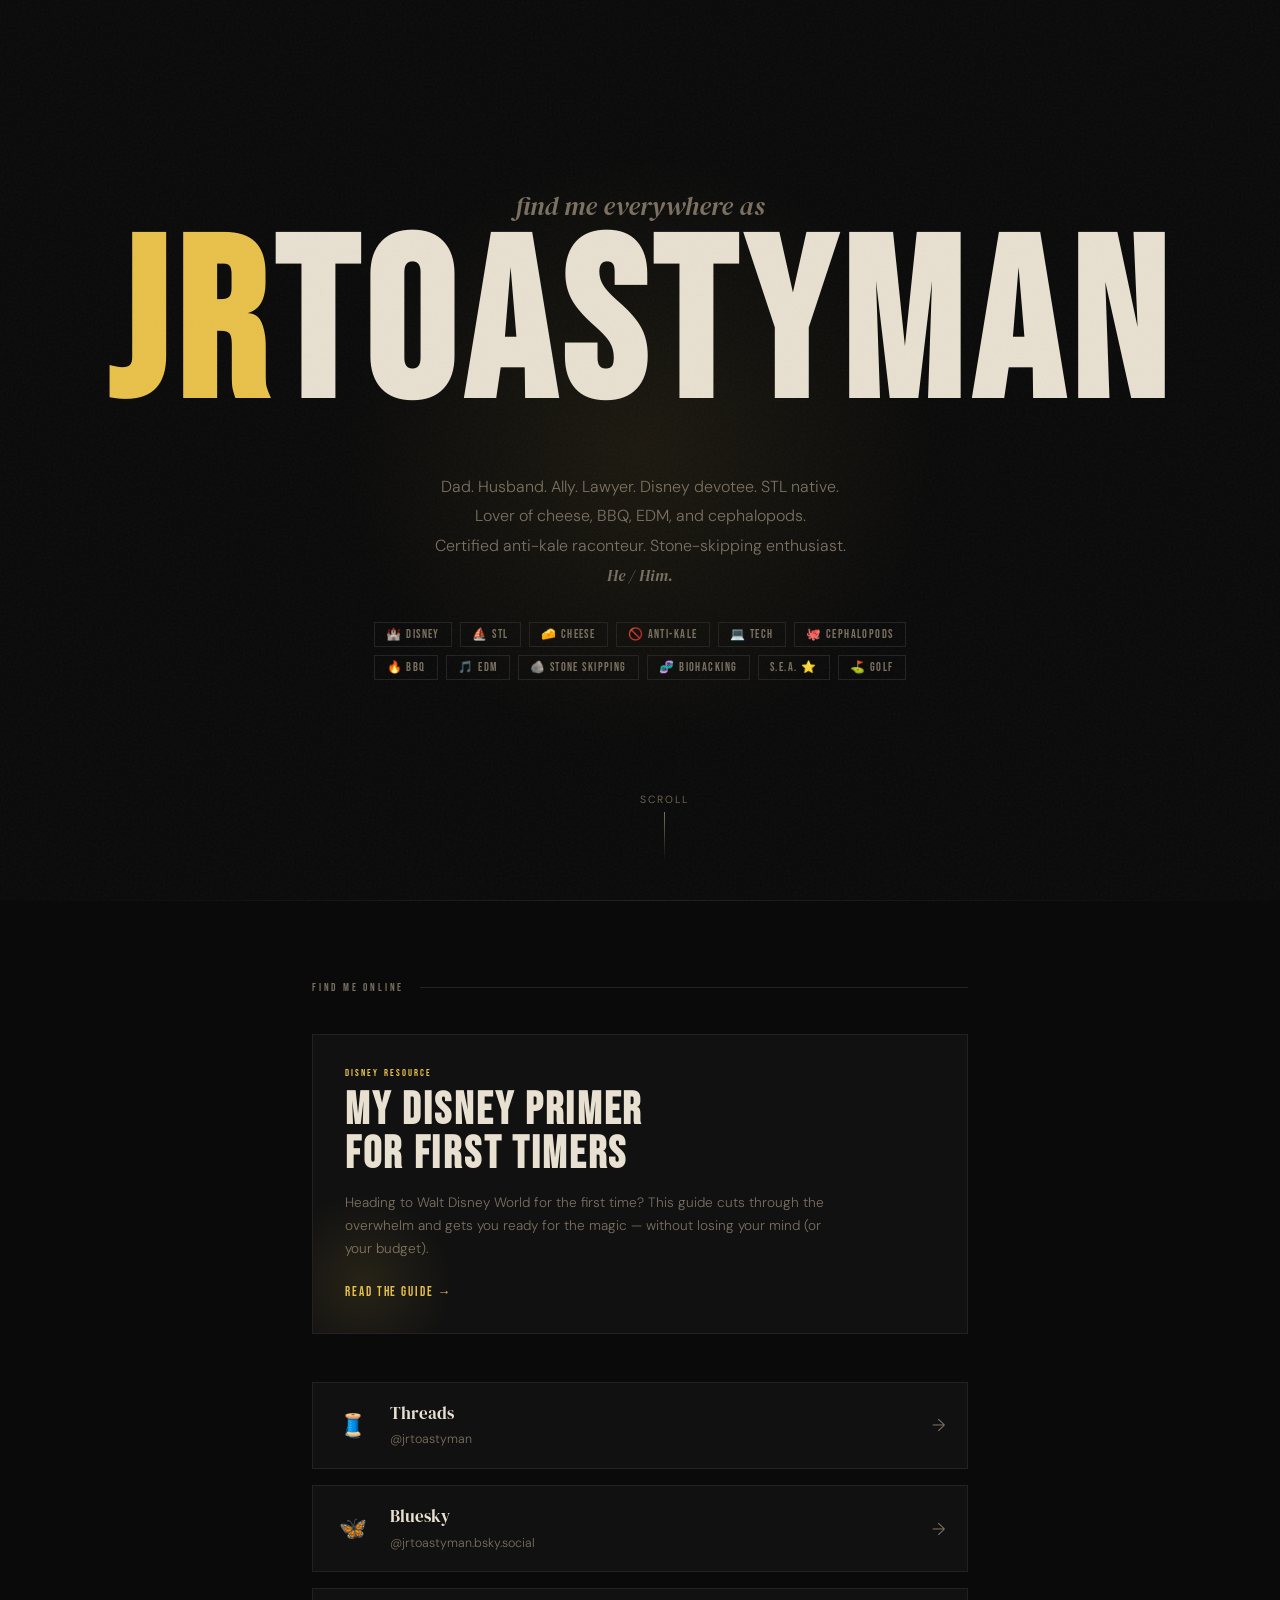
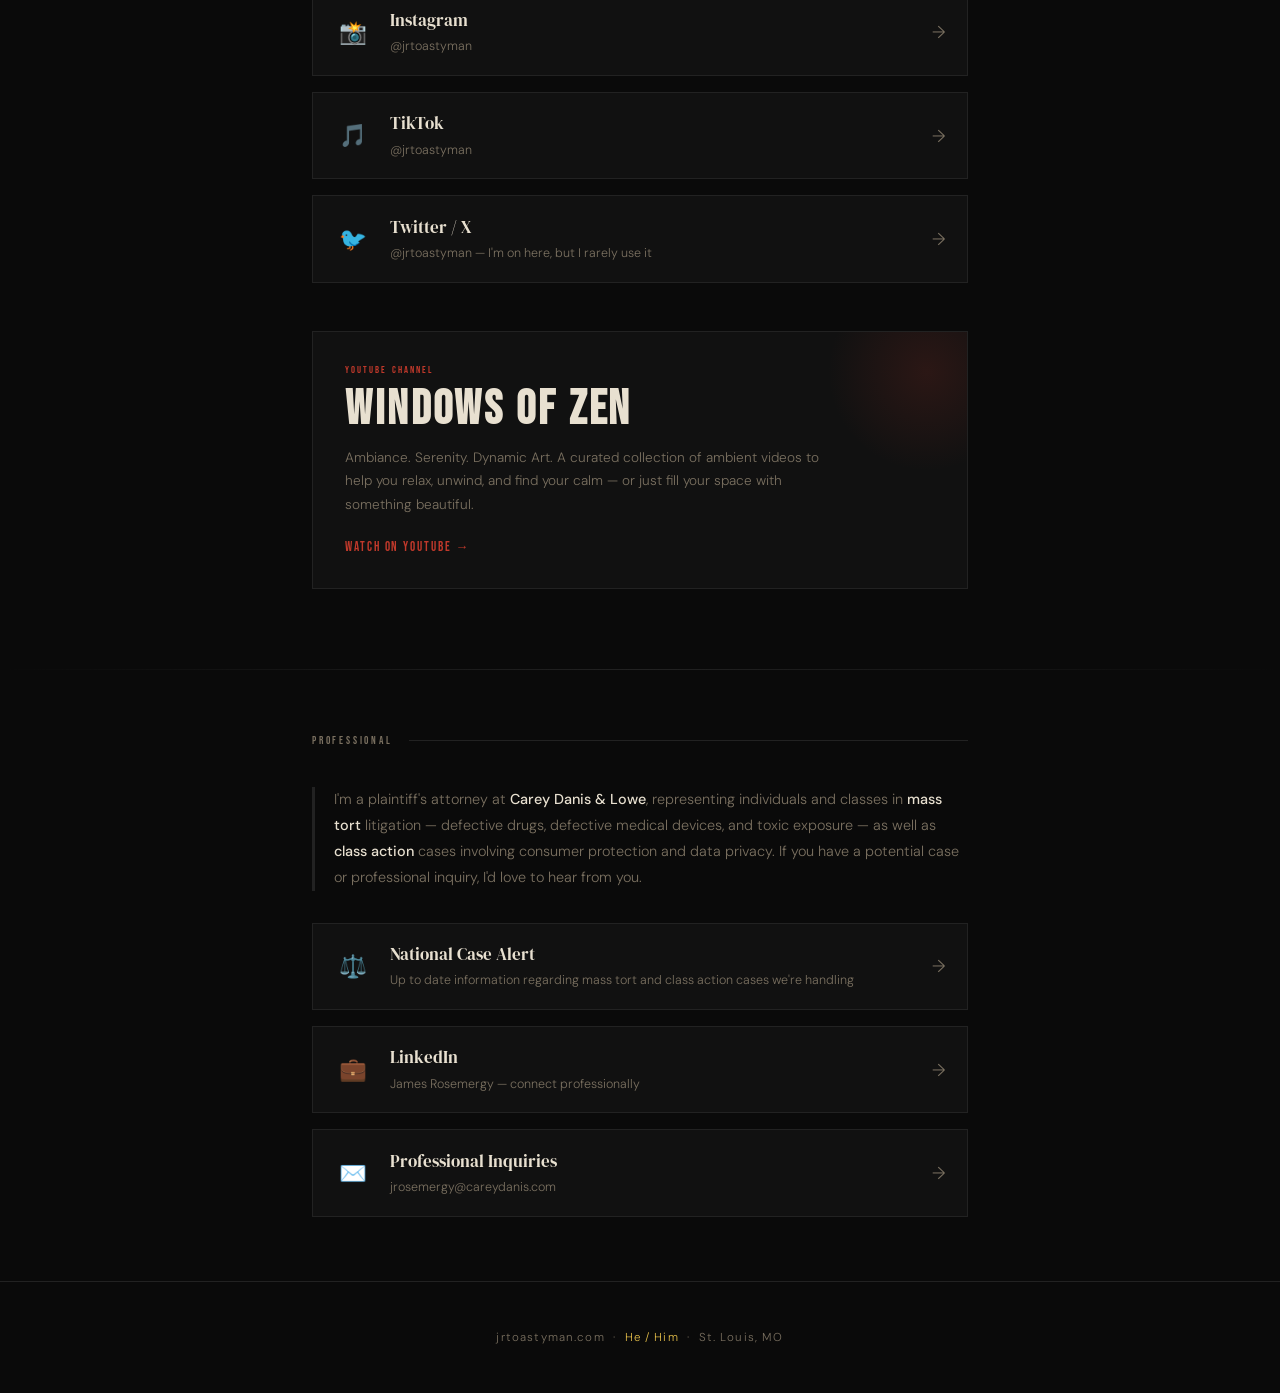
==== commit 975858bf: "Add files via upload" ====
--- a/index.html
+++ b/index.html
@@ -465,7 +465,7 @@
     <h1 class="hero-handle"><span>jr</span>toastyman</h1>
 
     <p class="hero-bio">
-      Dad. Husband. Ally. Lawyer. Disney devotee. STL Transplant.<br />
+      Dad. Husband. Ally. Lawyer. Disney devotee. STL native.<br />
       Lover of cheese, BBQ, EDM, and cephalopods.<br />
       Certified anti-kale raconteur. Stone-skipping enthusiast.<br />
       <em style="font-family: var(--font-serif);">He / Him.</em>
@@ -483,6 +483,7 @@
       <span class="tag">🪨 Stone Skipping</span>
       <span class="tag">🧬 Biohacking</span>
       <span class="tag">S.E.A. ⭐</span>
+      <span class="tag">⛳ Golf</span>
     </div>
 
     <div class="scroll-hint">scroll</div>
@@ -533,15 +534,6 @@
         <span class="link-arrow">→</span>
       </a>
 
-      <a class="link-card" href="https://www.facebook.com/james.rosemergy" target="_blank" rel="noopener">
-        <div class="link-icon">📘</div>
-        <div class="link-text">
-          <span class="link-title">Facebook</span>
-          <span class="link-desc">James Rosemergy</span>
-        </div>
-        <span class="link-arrow">→</span>
-      </a>
-
       <a class="link-card" href="https://www.tiktok.com/@jrtoastyman" target="_blank" rel="noopener">
         <div class="link-icon">🎵</div>
         <div class="link-text">
@@ -582,7 +574,7 @@
 
     <div class="pro-blurb">
       <p>
-        I'm a plaintiff's attorney at <strong>Carey &amp; Danis </strong>, representing individuals and classes in
+        I'm a plaintiff's attorney at <strong>Carey Danis &amp; Lowe</strong>, representing individuals and classes in
         <strong>mass tort</strong> litigation — defective drugs, defective medical devices, and toxic exposure —
         as well as <strong>class action</strong> cases involving consumer protection and data privacy.
         If you have a potential case or professional inquiry, I'd love to hear from you.
@@ -591,6 +583,15 @@
 
     <div class="link-grid" style="margin-top: 2rem;">
 
+      <a class="link-card" href="https://www.nationalcasealert.com" target="_blank" rel="noopener">
+        <div class="link-icon">⚖️</div>
+        <div class="link-text">
+          <span class="link-title">National Case Alert</span>
+          <span class="link-desc">Up to date information regarding mass tort and class action cases we're handling</span>
+        </div>
+        <span class="link-arrow">→</span>
+      </a>
+
       <a class="link-card" href="https://www.linkedin.com/in/james-rosemergy-a0a18a7/" target="_blank" rel="noopener">
         <div class="link-icon">💼</div>
         <div class="link-text">
@@ -610,4 +611,8 @@
       </a>
 
     </div>
-  
+  </section>
+
+  <footer>
+    <p>jrtoastyman.com &nbsp;·&nbsp; <span>He / Him</span> &nbsp;·&nbsp; St. Louis, MO</p>
+    <p style="margin-top:0.5rem
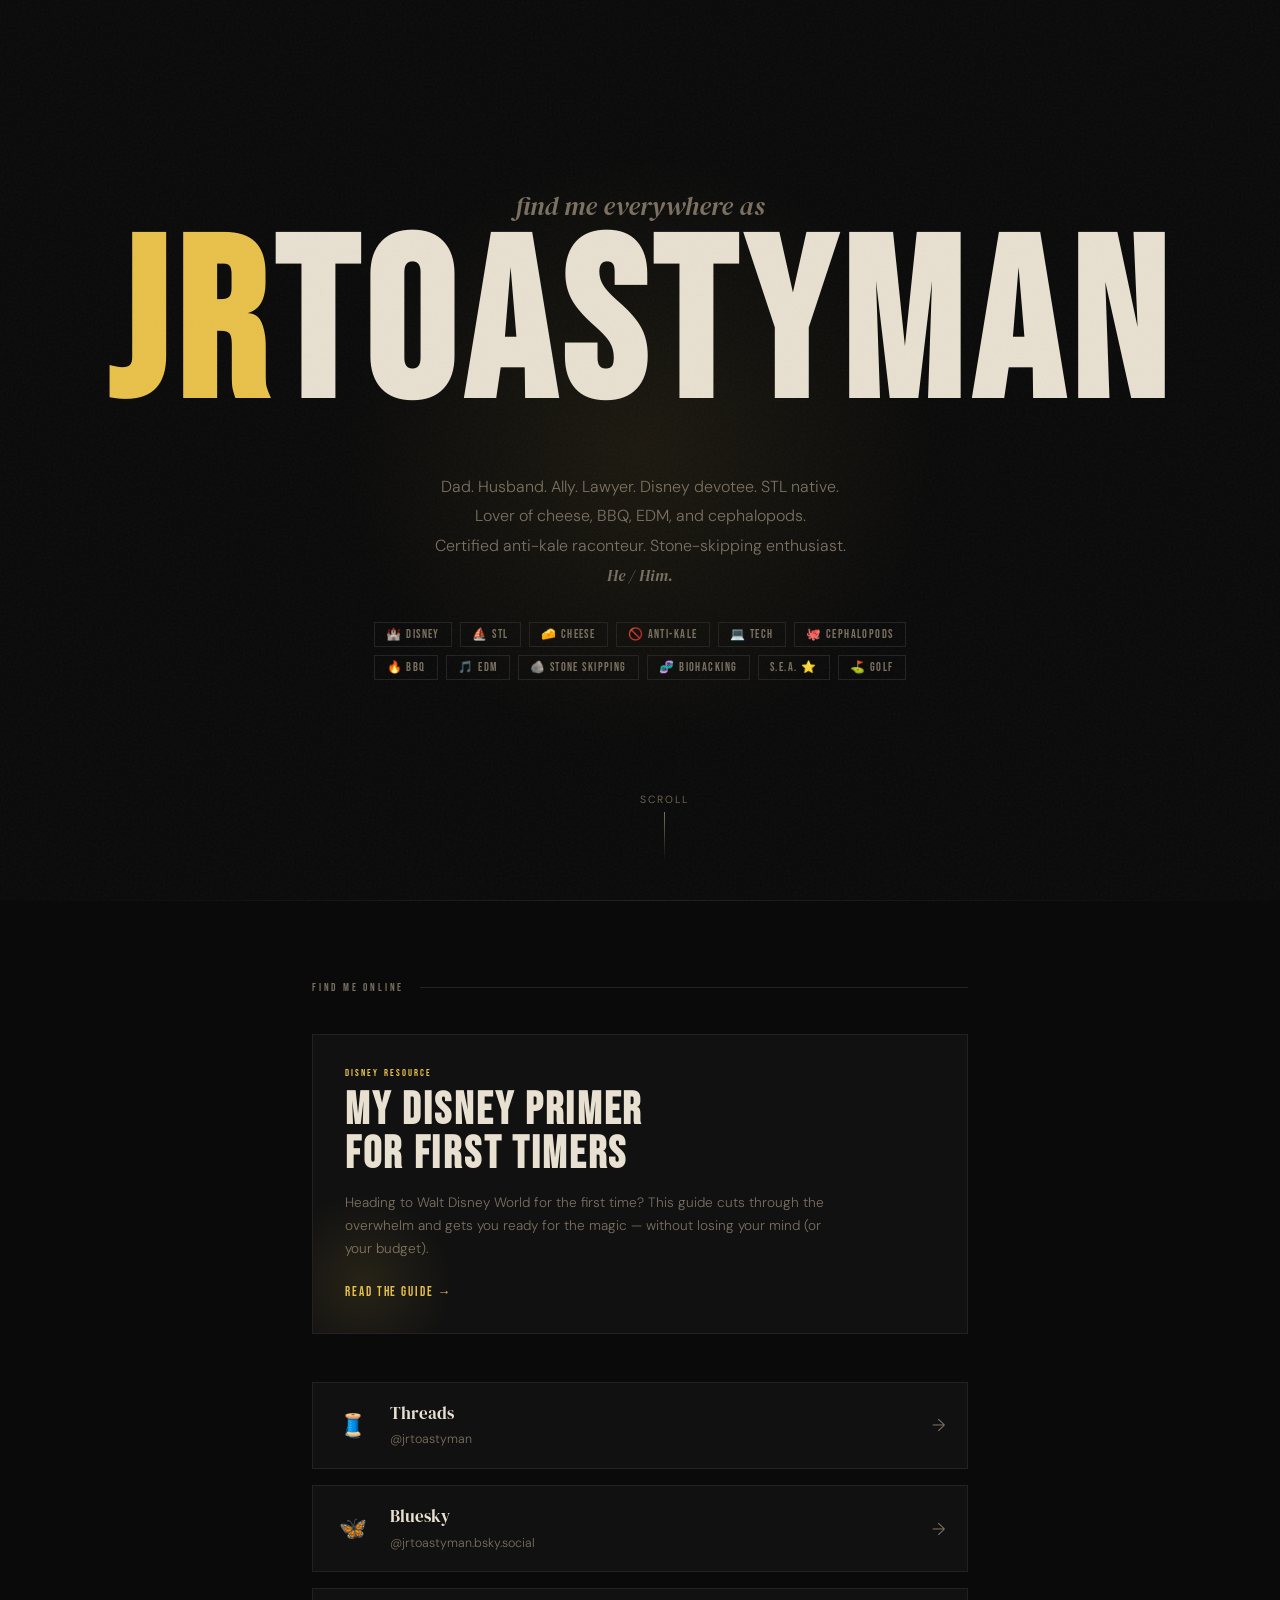
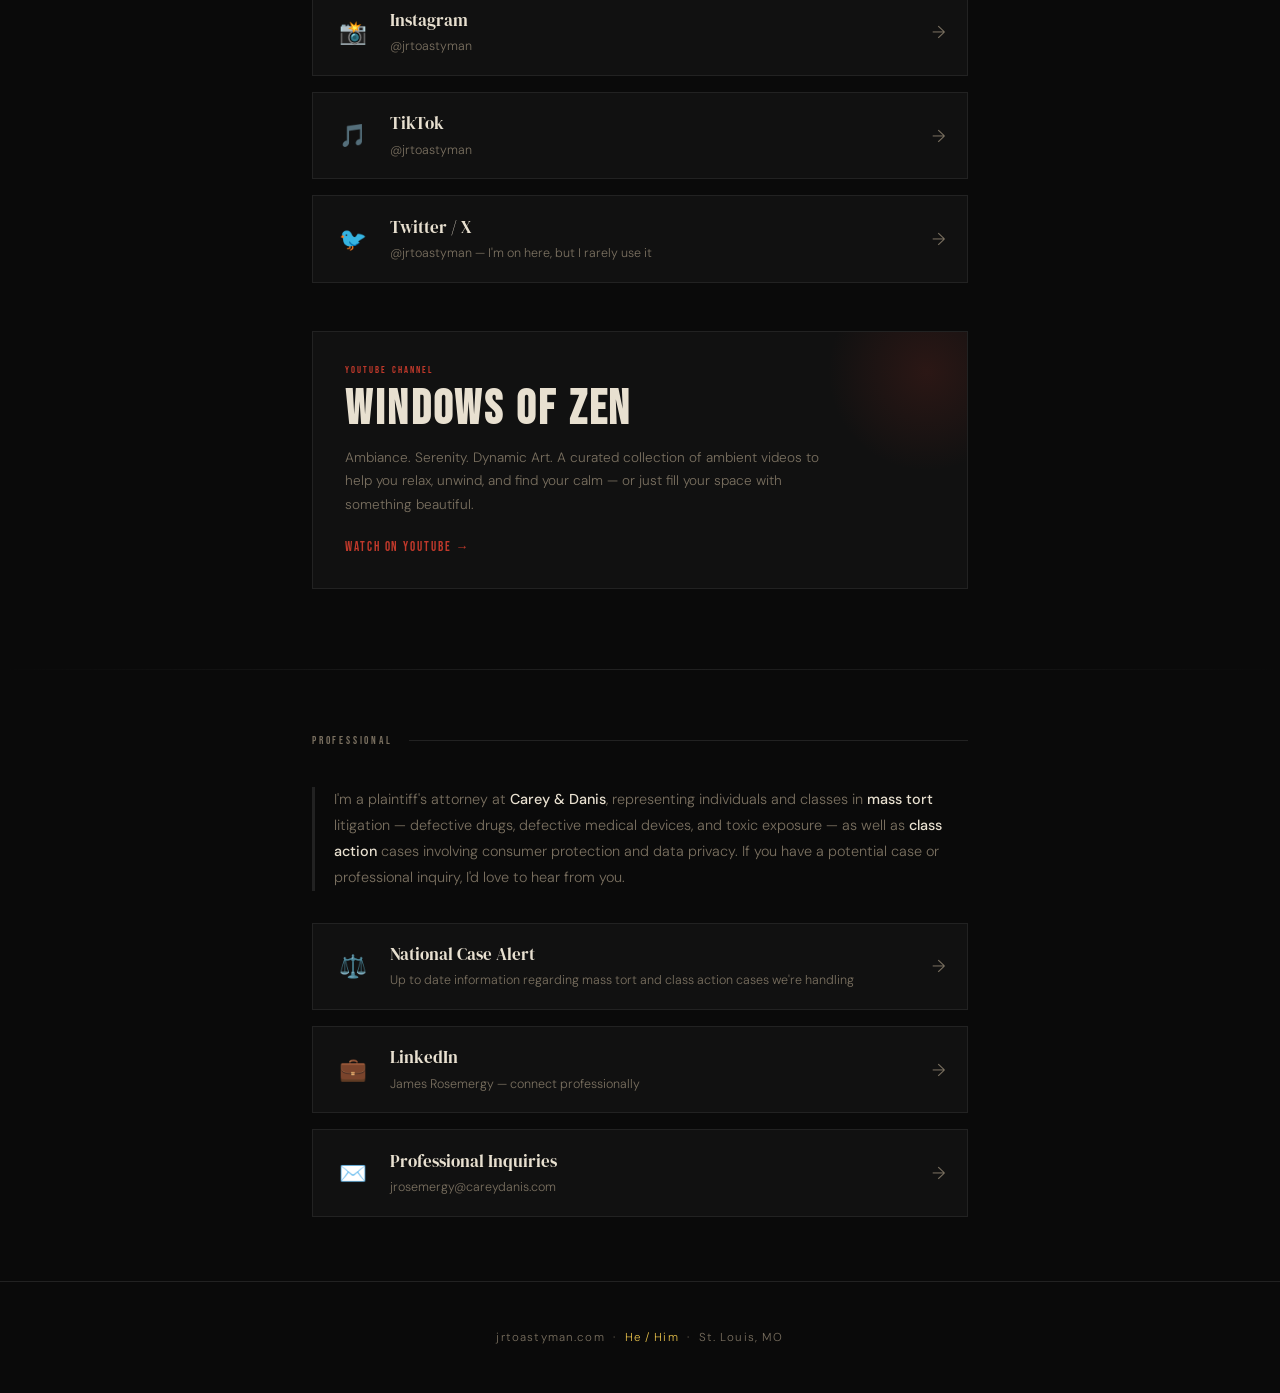
==== commit d50ab8ed: "Update index.html Fixed firm name" ====
--- a/index.html
+++ b/index.html
@@ -574,7 +574,7 @@
 
     <div class="pro-blurb">
       <p>
-        I'm a plaintiff's attorney at <strong>Carey Danis &amp; Lowe</strong>, representing individuals and classes in
+        I'm a plaintiff's attorney at <strong>Carey &amp; Danis</strong>, representing individuals and classes in
         <strong>mass tort</strong> litigation — defective drugs, defective medical devices, and toxic exposure —
         as well as <strong>class action</strong> cases involving consumer protection and data privacy.
         If you have a potential case or professional inquiry, I'd love to hear from you.
@@ -615,4 +615,4 @@
 
   <footer>
     <p>jrtoastyman.com &nbsp;·&nbsp; <span>He / Him</span> &nbsp;·&nbsp; St. Louis, MO</p>
-    <p style="margin-top:0.5rem+    <p style="margin-top:0.5rem
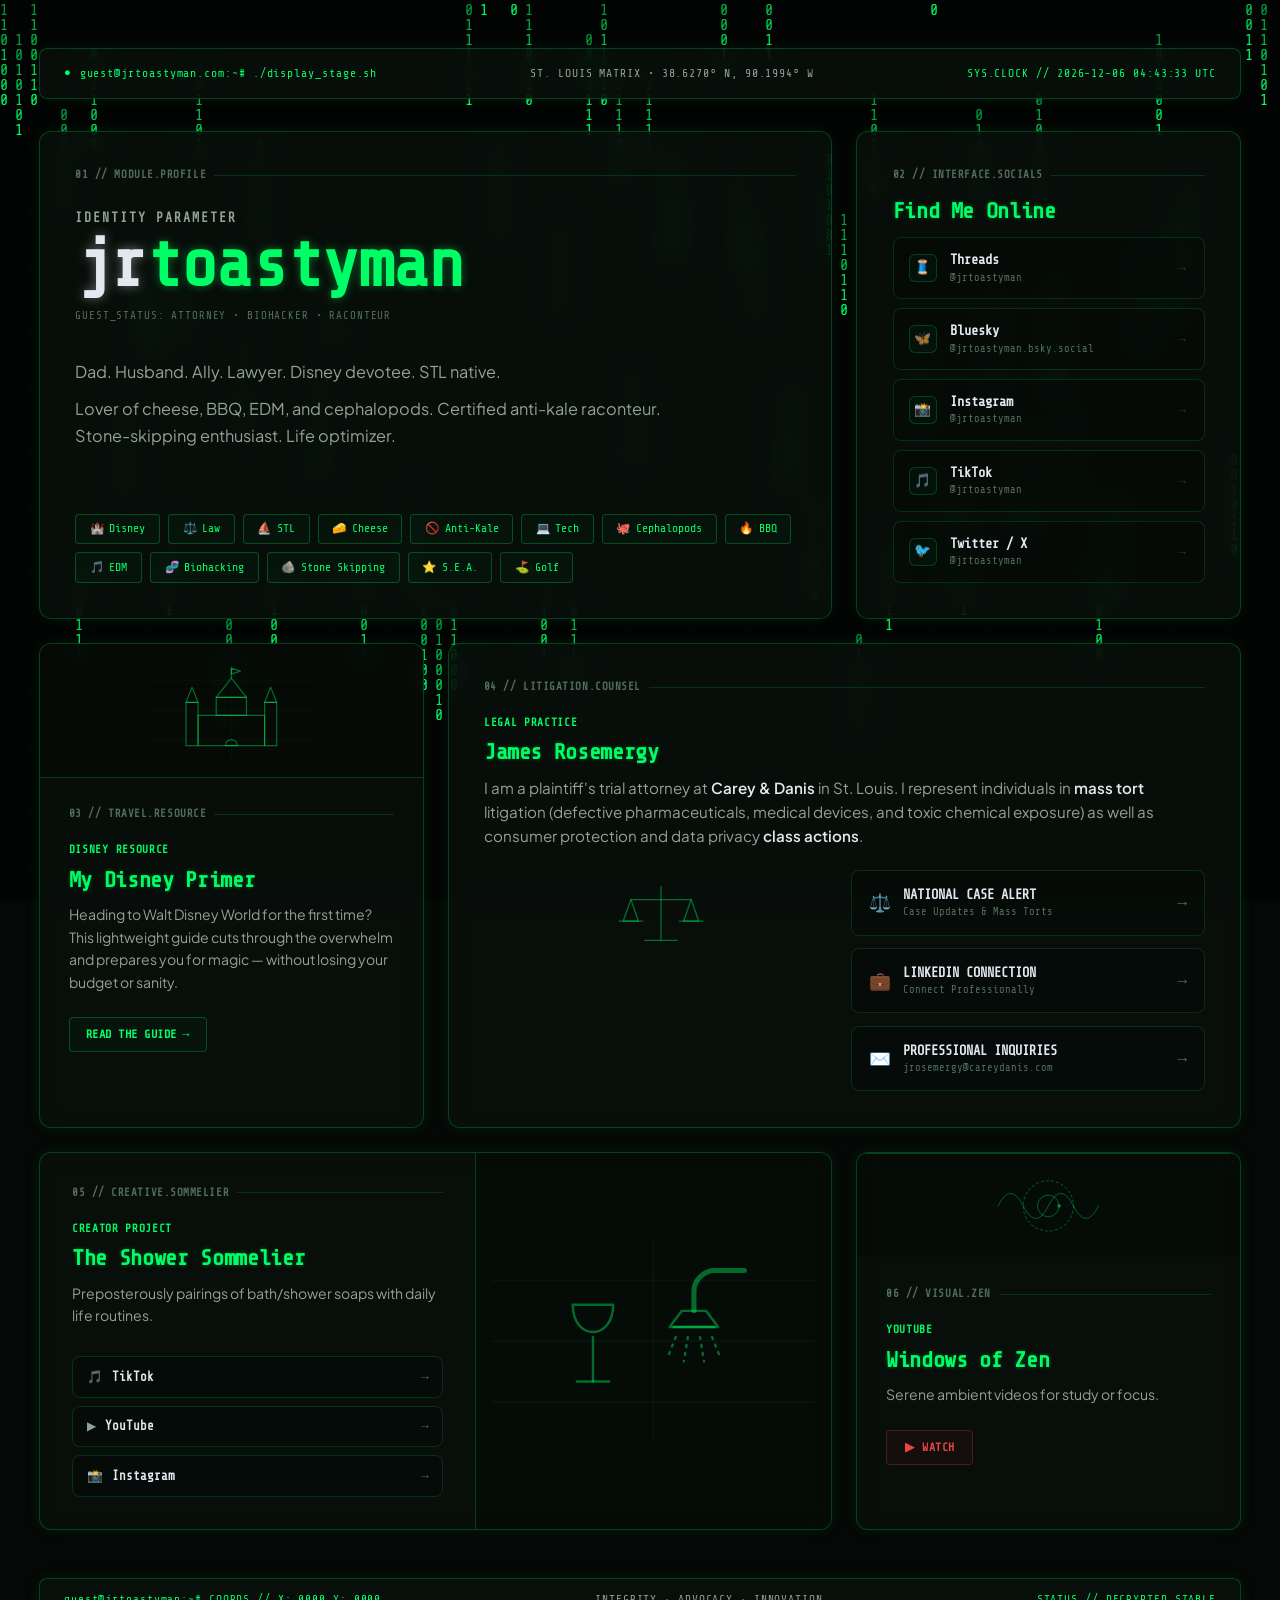
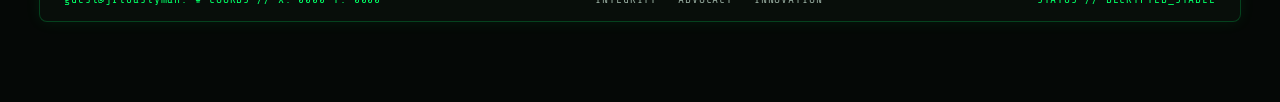
==== commit 3002ab07: "Add files via upload Switch to Matrix look" ====
--- a/index.html
+++ b/index.html
@@ -3,616 +3,353 @@
 <head>
   <meta charset="UTF-8" />
   <meta name="viewport" content="width=device-width, initial-scale=1.0" />
-  <title>@jrtoastyman</title>
-  <meta name="description" content="Dad. Husband. Ally. Lawyer. Disney. STL. Cheese. Anti-Kale. Raconteur. Cephalopods. Stone-skipping. BBQ. EDM. Biohacking. He/Him." />
+  <title>@jrtoastyman | Matrix Terminal Landing Page</title>
+  <meta name="description" content="Dad. Husband. Ally. Lawyer. Disney devotee. STL native. Lover of cheese, BBQ, EDM, and cephalopods. Raconteur & stone-skipping enthusiast." />
+  
+  <!-- Preconnect & Fonts -->
   <link rel="preconnect" href="https://fonts.googleapis.com" />
   <link rel="preconnect" href="https://fonts.gstatic.com" crossorigin />
-  <link href="https://fonts.googleapis.com/css2?family=Bebas+Neue&family=DM+Serif+Display:ital@0;1&family=DM+Sans:wght@300;400;500&display=swap" rel="stylesheet" />
-
-  <style>
-    *, *::before, *::after { box-sizing: border-box; margin: 0; padding: 0; }
-
-    :root {
-      --bg:        #0a0a0a;
-      --surface:   #111111;
-      --border:    #222222;
-      --accent:    #e8c14a;
-      --accent2:   #c0392b;
-      --text:      #e8e0d0;
-      --muted:     #7a7060;
-      --font-head: 'Bebas Neue', sans-serif;
-      --font-serif: 'DM Serif Display', serif;
-      --font-body: 'DM Sans', sans-serif;
-    }
-
-    html { scroll-behavior: smooth; }
-
-    body {
-      background: var(--bg);
-      color: var(--text);
-      font-family: var(--font-body);
-      font-weight: 300;
-      min-height: 100vh;
-      overflow-x: hidden;
-    }
-
-    /* ── Grain overlay ── */
-    body::before {
-      content: '';
-      position: fixed;
-      inset: 0;
-      background-image: url("data:image/svg+xml,%3Csvg viewBox='0 0 512 512' xmlns='http://www.w3.org/2000/svg'%3E%3Cfilter id='n'%3E%3CfeTurbulence type='fractalNoise' baseFrequency='0.75' numOctaves='4' stitchTiles='stitch'/%3E%3C/filter%3E%3Crect width='100%25' height='100%25' filter='url(%23n)' opacity='1'/%3E%3C/svg%3E");
-      opacity: 0.04;
-      pointer-events: none;
-      z-index: 9999;
-    }
-
-    /* ── Hero ── */
-    .hero {
-      position: relative;
-      min-height: 100vh;
-      display: flex;
-      flex-direction: column;
-      align-items: center;
-      justify-content: center;
-      padding: 4rem 2rem 6rem;
-      text-align: center;
-      overflow: hidden;
-    }
-
-    /* radial glow behind hero content */
-    .hero::after {
-      content: '';
-      position: absolute;
-      top: 50%;
-      left: 50%;
-      transform: translate(-50%, -50%);
-      width: 600px;
-      height: 600px;
-      background: radial-gradient(circle, rgba(232,193,74,0.08) 0%, transparent 70%);
-      pointer-events: none;
-    }
-
-    .hero-handle {
-      font-family: var(--font-head);
-      font-size: clamp(5rem, 18vw, 14rem);
-      letter-spacing: 0.04em;
-      line-height: 0.9;
-      color: var(--text);
-      position: relative;
-      z-index: 1;
-      animation: fadeUp 0.9s cubic-bezier(0.16, 1, 0.3, 1) both;
-    }
-
-    .hero-handle span {
-      color: var(--accent);
-    }
-
-    .hero-at {
-      font-family: var(--font-serif);
-      font-style: italic;
-      font-size: clamp(1rem, 3vw, 1.6rem);
-      color: var(--muted);
-      margin-bottom: 0.4rem;
-      animation: fadeUp 0.9s 0.1s cubic-bezier(0.16, 1, 0.3, 1) both;
-      position: relative;
-      z-index: 1;
-    }
-
-    .hero-bio {
-      margin-top: 2.5rem;
-      max-width: 640px;
-      font-size: clamp(0.85rem, 2.2vw, 1rem);
-      line-height: 1.85;
-      color: var(--muted);
-      animation: fadeUp 0.9s 0.25s cubic-bezier(0.16, 1, 0.3, 1) both;
-      position: relative;
-      z-index: 1;
-    }
-
-    .tag-cloud {
-      display: flex;
-      flex-wrap: wrap;
-      gap: 0.5rem;
-      justify-content: center;
-      margin-top: 2rem;
-      max-width: 560px;
-      animation: fadeUp 0.9s 0.35s cubic-bezier(0.16, 1, 0.3, 1) both;
-      position: relative;
-      z-index: 1;
-    }
-
-    .tag {
-      font-family: var(--font-head);
-      font-size: 0.75rem;
-      letter-spacing: 0.12em;
-      padding: 0.25rem 0.7rem;
-      border: 1px solid var(--border);
-      color: var(--muted);
-      transition: color 0.2s, border-color 0.2s;
-    }
-
-    .tag:hover { color: var(--accent); border-color: var(--accent); }
-
-    .scroll-hint {
-      position: absolute;
-      bottom: 2.5rem;
-      left: 50%;
-      transform: translateX(-50%);
-      display: flex;
-      flex-direction: column;
-      align-items: center;
-      gap: 0.4rem;
-      color: var(--muted);
-      font-size: 0.65rem;
-      letter-spacing: 0.2em;
-      text-transform: uppercase;
-      animation: fadeUp 1s 0.6s both;
-      z-index: 1;
-    }
-
-    .scroll-hint::after {
-      content: '';
-      display: block;
-      width: 1px;
-      height: 48px;
-      background: linear-gradient(to bottom, var(--muted), transparent);
-      animation: scrollPulse 1.8s ease-in-out infinite;
-    }
-
-    /* ── Divider ── */
-    .rule {
-      width: 100%;
-      height: 1px;
-      background: linear-gradient(to right, transparent, var(--border), transparent);
-      margin: 0 auto;
-    }
-
-    /* ── Links Section ── */
-    .section {
-      max-width: 720px;
-      margin: 0 auto;
-      padding: 5rem 2rem;
-    }
-
-    .section-label {
-      font-family: var(--font-head);
-      font-size: 0.7rem;
-      letter-spacing: 0.25em;
-      color: var(--muted);
-      text-transform: uppercase;
-      margin-bottom: 2.5rem;
-      display: flex;
-      align-items: center;
-      gap: 1rem;
-    }
-
-    .section-label::after {
-      content: '';
-      flex: 1;
-      height: 1px;
-      background: var(--border);
-    }
-
-    /* ── Link Cards ── */
-    .link-grid {
-      display: flex;
-      flex-direction: column;
-      gap: 1rem;
-    }
-
-    .link-card {
-      display: flex;
-      align-items: center;
-      gap: 1.2rem;
-      padding: 1.2rem 1.4rem;
-      background: var(--surface);
-      border: 1px solid var(--border);
-      text-decoration: none;
-      color: var(--text);
-      position: relative;
-      overflow: hidden;
-      transition: border-color 0.25s, transform 0.2s;
-      animation: fadeUp 0.7s cubic-bezier(0.16, 1, 0.3, 1) both;
-    }
-
-    .link-card::before {
-      content: '';
-      position: absolute;
-      left: 0;
-      top: 0;
-      bottom: 0;
-      width: 3px;
-      background: var(--accent);
-      transform: scaleY(0);
-      transform-origin: bottom;
-      transition: transform 0.25s cubic-bezier(0.16, 1, 0.3, 1);
-    }
-
-    .link-card:hover {
-      border-color: var(--accent);
-      transform: translateX(4px);
-    }
-
-    .link-card:hover::before { transform: scaleY(1); }
-
-    .link-icon {
-      font-size: 1.4rem;
-      width: 2.2rem;
-      text-align: center;
-      flex-shrink: 0;
-    }
-
-    .link-text { flex: 1; }
-
-    .link-title {
-      font-family: var(--font-serif);
-      font-size: 1.05rem;
-      display: block;
-      margin-bottom: 0.15rem;
-    }
-
-    .link-desc {
-      font-size: 0.78rem;
-      color: var(--muted);
-      line-height: 1.5;
-    }
-
-    .link-arrow {
-      color: var(--muted);
-      font-size: 1.1rem;
-      transition: color 0.2s, transform 0.2s;
-    }
-
-    .link-card:hover .link-arrow {
-      color: var(--accent);
-      transform: translateX(3px);
-    }
-
-    /* stagger animation delays */
-    .link-card:nth-child(1) { animation-delay: 0.05s; }
-    .link-card:nth-child(2) { animation-delay: 0.12s; }
-    .link-card:nth-child(3) { animation-delay: 0.19s; }
-    .link-card:nth-child(4) { animation-delay: 0.26s; }
-    .link-card:nth-child(5) { animation-delay: 0.33s; }
-    .link-card:nth-child(6) { animation-delay: 0.40s; }
-    .link-card:nth-child(7) { animation-delay: 0.47s; }
-
-    /* ── Windows of Zen feature card ── */
-    .zen-card {
-      margin-top: 3rem;
-      padding: 2rem;
-      background: var(--surface);
-      border: 1px solid var(--border);
-      position: relative;
-      overflow: hidden;
-      text-decoration: none;
-      color: var(--text);
-      display: block;
-      transition: border-color 0.25s;
-    }
-
-    .zen-card::after {
-      content: '';
-      position: absolute;
-      top: -60px;
-      right: -60px;
-      width: 200px;
-      height: 200px;
-      border-radius: 50%;
-      background: radial-gradient(circle, rgba(192,57,43,0.15), transparent 70%);
-      pointer-events: none;
-    }
-
-    .zen-card:hover { border-color: var(--accent2); }
-
-    .zen-label {
-      font-family: var(--font-head);
-      font-size: 0.65rem;
-      letter-spacing: 0.2em;
-      color: var(--accent2);
-      text-transform: uppercase;
-      margin-bottom: 0.6rem;
-    }
-
-    .zen-title {
-      font-family: var(--font-head);
-      font-size: clamp(1.8rem, 5vw, 3rem);
-      letter-spacing: 0.06em;
-      line-height: 1;
-      margin-bottom: 0.8rem;
-    }
-
-    .zen-desc {
-      font-size: 0.85rem;
-      color: var(--muted);
-      line-height: 1.7;
-      max-width: 480px;
-      margin-bottom: 1.2rem;
-    }
-
-    .zen-cta {
-      display: inline-flex;
-      align-items: center;
-      gap: 0.5rem;
-      font-family: var(--font-head);
-      font-size: 0.8rem;
-      letter-spacing: 0.15em;
-      color: var(--accent2);
-      text-transform: uppercase;
-      transition: gap 0.2s;
-    }
-
-    .zen-card:hover .zen-cta { gap: 0.9rem; }
-
-    /* ── Disney feature card ── */
-    .disney-card {
-      margin-top: 1rem;
-      padding: 2rem;
-      background: var(--surface);
-      border: 1px solid var(--border);
-      position: relative;
-      overflow: hidden;
-      text-decoration: none;
-      color: var(--text);
-      display: block;
-      transition: border-color 0.25s;
-    }
-
-    .disney-card::after {
-      content: '';
-      position: absolute;
-      bottom: -40px;
-      left: -40px;
-      width: 180px;
-      height: 180px;
-      border-radius: 50%;
-      background: radial-gradient(circle, rgba(232,193,74,0.1), transparent 70%);
-      pointer-events: none;
-    }
-
-    .disney-card:hover { border-color: var(--accent); }
-
-    .disney-label {
-      font-family: var(--font-head);
-      font-size: 0.65rem;
-      letter-spacing: 0.2em;
-      color: var(--accent);
-      text-transform: uppercase;
-      margin-bottom: 0.6rem;
-    }
-
-    .disney-title {
-      font-family: var(--font-head);
-      font-size: clamp(1.8rem, 5vw, 2.8rem);
-      letter-spacing: 0.06em;
-      line-height: 1;
-      margin-bottom: 0.8rem;
-    }
-
-    .disney-desc {
-      font-size: 0.85rem;
-      color: var(--muted);
-      line-height: 1.7;
-      max-width: 480px;
-      margin-bottom: 1.2rem;
-    }
-
-    .disney-cta {
-      display: inline-flex;
-      align-items: center;
-      gap: 0.5rem;
-      font-family: var(--font-head);
-      font-size: 0.8rem;
-      letter-spacing: 0.15em;
-      color: var(--accent);
-      text-transform: uppercase;
-      transition: gap 0.2s;
-    }
-
-    .disney-card:hover .disney-cta { gap: 0.9rem; }
-
-    /* ── Professional blurb ── */
-    .pro-blurb {
-      font-size: 0.9rem;
-      line-height: 1.8;
-      color: var(--muted);
-      border-left: 3px solid var(--border);
-      padding-left: 1.2rem;
-      margin-bottom: 0.5rem;
-    }
-
-    .pro-blurb strong {
-      color: var(--text);
-      font-weight: 500;
-    }
-
-    /* ── Footer ── */
-    footer {
-      text-align: center;
-      padding: 3rem 2rem;
-      font-size: 0.72rem;
-      color: var(--muted);
-      letter-spacing: 0.1em;
-      border-top: 1px solid var(--border);
-    }
-
-    footer span { color: var(--accent); }
-
-    /* ── Keyframes ── */
-    @keyframes fadeUp {
-      from { opacity: 0; transform: translateY(24px); }
-      to   { opacity: 1; transform: translateY(0); }
-    }
-
-    @keyframes scrollPulse {
-      0%, 100% { opacity: 0.4; }
-      50%       { opacity: 1; }
-    }
-
-    /* ── Responsive ── */
-    @media (max-width: 480px) {
-      .link-card { padding: 1rem 1.1rem; }
-      .zen-card, .disney-card { padding: 1.4rem; }
-    }
-  </style>
+  <link href="https://fonts.googleapis.com/css2?family=Outfit:wght@500;700;800;900&family=Plus+Jakarta+Sans:wght@400;500;600;700&family=Share+Tech+Mono&display=swap" rel="stylesheet" />
+  
+  <!-- CSS Stylesheet -->
+  <link rel="stylesheet" href="style.css" />
 </head>
 <body>
 
-  <!-- ══════════════════ HERO ══════════════════ -->
-  <section class="hero">
-    <p class="hero-at">find me everywhere as</p>
-    <h1 class="hero-handle"><span>jr</span>toastyman</h1>
-
-    <p class="hero-bio">
-      Dad. Husband. Ally. Lawyer. Disney devotee. STL native.<br />
-      Lover of cheese, BBQ, EDM, and cephalopods.<br />
-      Certified anti-kale raconteur. Stone-skipping enthusiast.<br />
-      <em style="font-family: var(--font-serif);">He / Him.</em>
-    </p>
-
-    <div class="tag-cloud">
-      <span class="tag">🏰 Disney</span>
-      <span class="tag">⛵ STL</span>
-      <span class="tag">🧀 Cheese</span>
-      <span class="tag">🚫 Anti-Kale</span>
-      <span class="tag">💻 Tech</span>
-      <span class="tag">🐙 Cephalopods</span>
-      <span class="tag">🔥 BBQ</span>
-      <span class="tag">🎵 EDM</span>
-      <span class="tag">🪨 Stone Skipping</span>
-      <span class="tag">🧬 Biohacking</span>
-      <span class="tag">S.E.A. ⭐</span>
-      <span class="tag">⛳ Golf</span>
-    </div>
-
-    <div class="scroll-hint">scroll</div>
-  </section>
-
-  <div class="rule"></div>
-
-  <!-- ══════════════════ SOCIAL LINKS ══════════════════ -->
-  <section class="section">
-    <p class="section-label">find me online</p>
-
-    <!-- ── Feature: Disney Primer ── -->
-    <a class="disney-card" href="https://www.wdwfirsttimer.com/" target="_blank" rel="noopener">
-      <p class="disney-label">Disney Resource</p>
-      <h2 class="disney-title">My Disney Primer<br/>for First Timers</h2>
-      <p class="disney-desc">
-        Heading to Walt Disney World for the first time? This guide cuts through the overwhelm and gets you ready for the magic — without losing your mind (or your budget).
-      </p>
-      <span class="disney-cta">Read the Guide →</span>
-    </a>
-
-    <div class="link-grid" style="margin-top: 3rem;">
-
-      <a class="link-card" href="https://www.threads.net/@jrtoastyman" target="_blank" rel="noopener">
-        <div class="link-icon">🧵</div>
-        <div class="link-text">
-          <span class="link-title">Threads</span>
-          <span class="link-desc">@jrtoastyman</span>
-        </div>
-        <span class="link-arrow">→</span>
+  <!-- Matrix Digital Code Canvas -->
+  <canvas id="matrix-canvas"></canvas>
+  <div class="grid-lines"></div>
+
+  <div class="page-wrapper">
+    <!-- Top Active Terminal Header -->
+    <header class="hud-header">
+      <div class="header-left">
+        <span class="pulse-indicator">●</span>
+        <span>guest@jrtoastyman.com:~# ./display_stage.sh</span>
+      </div>
+      <div class="header-center">
+        ST. LOUIS MATRIX &bull; 38.6270° N, 90.1994° W
+      </div>
+      <div class="header-right">
+        SYS.CLOCK // <span id="hud-clock">00:00:00 UTC</span>
+      </div>
+    </header>
+
+    <main class="bento-grid">
+      <!-- 01: HERO CARD (Row 1, span 2) -->
+      <section class="bento-card hero-card" id="hero-card">
+        <div class="card-content">
+          <div class="card-num-strip">01 // MODULE.PROFILE</div>
+          
+          <div class="hero-block">
+            <p class="hero-subtitle">identity parameter</p>
+            <h1 class="hero-title"><span>jr</span>toastyman</h1>
+            <p class="hero-details">guest_status: attorney &bull; biohacker &bull; raconteur</p>
+          </div>
+          
+          <div class="hero-bio">
+            <p>Dad. Husband. Ally. Lawyer. Disney devotee. STL native.</p>
+            <p>Lover of cheese, BBQ, EDM, and cephalopods. Certified anti-kale raconteur. Stone-skipping enthusiast. Life optimizer.</p>
+          </div>
+          
+          <div class="tag-cloud">
+            <span class="tag"><span class="tag-icon">🏰</span> Disney</span>
+            <span class="tag"><span class="tag-icon">⚖️</span> Law</span>
+            <span class="tag"><span class="tag-icon">⛵</span> STL</span>
+            <span class="tag"><span class="tag-icon">🧀</span> Cheese</span>
+            <span class="tag"><span class="tag-icon">🚫</span> Anti-Kale</span>
+            <span class="tag"><span class="tag-icon">💻</span> Tech</span>
+            <span class="tag"><span class="tag-icon">🐙</span> Cephalopods</span>
+            <span class="tag"><span class="tag-icon">🔥</span> BBQ</span>
+            <span class="tag"><span class="tag-icon">🎵</span> EDM</span>
+            <span class="tag"><span class="tag-icon">🧬</span> Biohacking</span>
+            <span class="tag"><span class="tag-icon">🪨</span> Stone Skipping</span>
+            <span class="tag"><span class="tag-icon">⭐</span> S.E.A.</span>
+            <span class="tag"><span class="tag-icon">⛳</span> Golf</span>
+          </div>
+        </div>
+      </section>
+
+      <!-- 02: SOCIALS INTERFACE (Row 1, span 1) -->
+      <section class="bento-card socials-card" id="socials-card">
+        <div class="card-content">
+          <div>
+            <div class="card-num-strip">02 // INTERFACE.SOCIALS</div>
+            <h2 class="card-heading">Find Me Online</h2>
+            
+            <div class="socials-list">
+              <a href="https://www.threads.net/@jrtoastyman" target="_blank" rel="noopener" class="social-item">
+                <div class="social-icon">🧵</div>
+                <div class="social-info">
+                  <span class="social-name">Threads</span>
+                  <span class="social-handle">@jrtoastyman</span>
+                </div>
+                <span class="social-arrow">→</span>
+              </a>
+
+              <a href="https://bsky.app/profile/jrtoastyman.com" target="_blank" rel="noopener" class="social-item">
+                <div class="social-icon">🦋</div>
+                <div class="social-info">
+                  <span class="social-name">Bluesky</span>
+                  <span class="social-handle">@jrtoastyman.bsky.social</span>
+                </div>
+                <span class="social-arrow">→</span>
+              </a>
+
+              <a href="https://www.instagram.com/jrtoastyman/" target="_blank" rel="noopener" class="social-item">
+                <div class="social-icon">📸</div>
+                <div class="social-info">
+                  <span class="social-name">Instagram</span>
+                  <span class="social-handle">@jrtoastyman</span>
+                </div>
+                <span class="social-arrow">→</span>
+              </a>
+
+              <a href="https://www.tiktok.com/@jrtoastyman" target="_blank" rel="noopener" class="social-item">
+                <div class="social-icon">🎵</div>
+                <div class="social-info">
+                  <span class="social-name">TikTok</span>
+                  <span class="social-handle">@jrtoastyman</span>
+                </div>
+                <span class="social-arrow">→</span>
+              </a>
+
+              <a href="https://twitter.com/jrtoastyman" target="_blank" rel="noopener" class="social-item">
+                <div class="social-icon">🐦</div>
+                <div class="social-info">
+                  <span class="social-name">Twitter / X</span>
+                  <span class="social-handle">@jrtoastyman</span>
+                </div>
+                <span class="social-arrow">→</span>
+              </a>
+            </div>
+          </div>
+        </div>
+      </section>
+
+      <!-- 03: DISNEY MODULE (Row 2, span 1) -->
+      <a href="https://www.wdwfirsttimer.com/" target="_blank" rel="noopener" class="bento-card disney-card" id="disney-card">
+        <div class="card-image-wrapper">
+          <!-- Outline Castle Vector schematic -->
+          <svg class="schematic-svg" viewBox="0 0 160 100">
+            <!-- Coordinates grid -->
+            <line x1="0" y1="20" x2="160" y2="20" class="schematic-grid" />
+            <line x1="0" y1="50" x2="160" y2="50" class="schematic-grid" />
+            <line x1="0" y1="80" x2="160" y2="80" class="schematic-grid" />
+            <line x1="80" y1="0" x2="80" y2="100" class="schematic-grid" />
+            
+            <!-- Left Tower block -->
+            <rect x="35" y="42" width="12" height="43" fill="none" />
+            <polygon points="35,42 41,27 47,42" fill="none" />
+            
+            <!-- Right Tower block -->
+            <rect x="113" y="42" width="12" height="43" fill="none" />
+            <polygon points="113,42 119,27 125,42" fill="none" />
+            
+            <!-- Main Wall block -->
+            <rect x="47" y="55" width="66" height="30" fill="none" />
+            
+            <!-- Center Keep block -->
+            <rect x="65" y="37" width="30" height="18" fill="none" />
+            <polygon points="65,37 80,18 95,37" fill="none" />
+            
+            <!-- Castle Flag Pole & Flag Banner -->
+            <line x1="80" y1="18" x2="80" y2="8" />
+            <path class="castle-flag" d="M 80 8 L 89 11 L 80 14 Z" fill="none" />
+            
+            <!-- Gate Arch -->
+            <path d="M 74 85 A 6 6 0 0 1 86 85 Z" fill="none" />
+            
+            <!-- Neon Sparkles -->
+            <polygon class="magic-sparkle sparkle-1" points="63,22 65,24 63,26 61,24" />
+            <polygon class="magic-sparkle sparkle-2" points="95,15 97,17 95,19 93,17" />
+          </svg>
+        </div>
+        <div class="card-content">
+          <div>
+            <div class="card-num-strip">03 // TRAVEL.RESOURCE</div>
+            <span class="card-tag">Disney Resource</span>
+            <h2 class="card-heading">My Disney Primer</h2>
+            <p class="card-desc">Heading to Walt Disney World for the first time? This lightweight guide cuts through the overwhelm and prepares you for magic — without losing your budget or sanity.</p>
+          </div>
+          <span class="card-link">Read the Guide <span class="arrow">→</span></span>
+        </div>
       </a>
 
-      <a class="link-card" href="https://bsky.app/profile/jrtoastyman.com" target="_blank" rel="noopener">
-        <div class="link-icon">🦋</div>
-        <div class="link-text">
-          <span class="link-title">Bluesky</span>
-          <span class="link-desc">@jrtoastyman.bsky.social</span>
-        </div>
-        <span class="link-arrow">→</span>
+      <!-- 04: LEGAL PROFESSIONAL Practice (Row 2, span 2) -->
+      <section class="bento-card pro-card" id="pro-card">
+        <div class="card-content">
+          <div>
+            <div class="card-num-strip">04 // LITIGATION.COUNSEL</div>
+            <span class="card-tag">Legal Practice</span>
+            <h2 class="card-heading">James Rosemergy</h2>
+            
+            <p class="pro-desc">
+              I am a plaintiff's trial attorney at <strong>Carey &amp; Danis</strong> in St. Louis. I represent individuals in <strong>mass tort</strong> litigation (defective pharmaceuticals, medical devices, and toxic chemical exposure) as well as consumer protection and data privacy <strong>class actions</strong>.
+            </p>
+          </div>
+
+          <div>
+            <div class="pro-links">
+              <!-- Digital Justice Scales Vector -->
+              <div style="width: 100%; display: flex; justify-content: center; padding: 0.5rem 0;">
+                <svg class="schematic-svg" style="height: 70px; width: 140px;" viewBox="40 20 80 65">
+                  <!-- Stand Hinge -->
+                  <line x1="80" y1="28" x2="80" y2="78" />
+                  <line x1="65" y1="78" x2="95" y2="78" />
+                  
+                  <!-- Tilting Beam -->
+                  <g class="scale-beam">
+                    <line x1="52" y1="40" x2="108" y2="40" />
+                    <!-- Left Pan & Hanger -->
+                    <path class="scale-pan-left" d="M 52 40 L 45 60 L 59 60 Z" fill="none" />
+                    <line class="scale-pan-left" x1="41" y1="60" x2="63" y2="60" />
+                    
+                    <!-- Right Pan & Hanger -->
+                    <path class="scale-pan-right" d="M 108 40 L 101 60 L 115 60 Z" fill="none" />
+                    <line class="scale-pan-right" x1="97" y1="60" x2="119" y2="60" />
+                  </g>
+                </svg>
+              </div>
+
+              <div style="display: grid; grid-template-columns: repeat(auto-fit, minmax(220px, 1fr)); gap: 0.8rem; width: 100%;">
+                <a href="https://www.nationalcasealert.com" target="_blank" rel="noopener" class="pro-link-button">
+                  <span class="pro-icon">⚖️</span>
+                  <div class="pro-text">
+                    <span class="pro-title">National Case Alert</span>
+                    <span class="pro-subtitle">Case Updates &amp; Mass Torts</span>
+                  </div>
+                  <span class="arrow">→</span>
+                </a>
+
+                <a href="https://www.linkedin.com/in/james-rosemergy-a0a18a7/" target="_blank" rel="noopener" class="pro-link-button">
+                  <span class="pro-icon">💼</span>
+                  <div class="pro-text">
+                    <span class="pro-title">LinkedIn Connection</span>
+                    <span class="pro-subtitle">Connect Professionally</span>
+                  </div>
+                  <span class="arrow">→</span>
+                </a>
+
+                <a href="mailto:jrosemergy@careydanis.com" class="pro-link-button">
+                  <span class="pro-icon">✉️</span>
+                  <div class="pro-text">
+                    <span class="pro-title">Professional Inquiries</span>
+                    <span class="pro-subtitle">jrosemergy@careydanis.com</span>
+                  </div>
+                  <span class="arrow">→</span>
+                </a>
+              </div>
+            </div>
+          </div>
+        </div>
+      </section>
+
+      <!-- 05: SHOWER SOMMELIER MODULE (Row 3, span 2) -->
+      <section class="bento-card sommelier-card" id="sommelier-card">
+        <div class="card-image-wrapper">
+          <!-- Industrial Technical SVG for Shower Sommelier -->
+          <svg class="schematic-svg" viewBox="0 0 160 100">
+            <!-- Coordinates grid -->
+            <line x1="0" y1="20" x2="160" y2="20" class="schematic-grid" />
+            <line x1="0" y1="50" x2="160" y2="50" class="schematic-grid" />
+            <line x1="0" y1="80" x2="160" y2="80" class="schematic-grid" />
+            <line x1="80" y1="0" x2="80" y2="100" class="schematic-grid" />
+            
+            <!-- Wine Glass Outlines -->
+            <path d="M 40 32 C 40 50 60 50 60 32 Z" />
+            <line x1="50" y1="48" x2="50" y2="70" />
+            <line x1="42" y1="70" x2="58" y2="70" />
+            
+            <!-- Neon Bubbles -->
+            <circle class="somm-bubble bubble-1" cx="48" cy="40" r="1.5" />
+            <circle class="somm-bubble bubble-2" cx="52" cy="43" r="1.2" />
+            <circle class="somm-bubble bubble-3" cx="45" cy="45" r="1.0" />
+            
+            <!-- Shower Head schematics -->
+            <path d="M 125 15 L 110 15 C 105 15 100 20 100 25 L 100 35" stroke-width="2.5" />
+            <polygon points="94,35 106,35 112,43 88,43" fill="none" />
+            <line x1="90" y1="43" x2="110" y2="43" />
+            
+            <!-- Droplet Lines -->
+            <line x1="91" y1="48" x2="87" y2="58" stroke-dasharray="1 3" />
+            <line x1="97" y1="48" x2="95" y2="60" stroke-dasharray="1 3" />
+            <line x1="103" y1="48" x2="105" y2="60" stroke-dasharray="1 3" />
+            <line x1="109" y1="48" x2="113" y2="58" stroke-dasharray="1 3" />
+          </svg>
+        </div>
+        <div class="card-content">
+          <div>
+            <div class="card-num-strip">05 // CREATIVE.SOMMELIER</div>
+            <span class="card-tag">Creator Project</span>
+            <h2 class="card-heading">The Shower Sommelier</h2>
+            <p class="card-desc">Preposterously pairings of bath/shower soaps with daily life routines.</p>
+          </div>
+          
+          <div class="sommelier-links">
+            <a href="https://www.tiktok.com/@theshowersommelier" target="_blank" rel="noopener" class="somm-link">
+              <span class="somm-icon">🎵</span>
+              <span class="somm-text">TikTok</span>
+              <span class="somm-arrow">→</span>
+            </a>
+            <a href="https://www.youtube.com/@ShowerSommelier/" target="_blank" rel="noopener" class="somm-link">
+              <span class="somm-icon">▶</span>
+              <span class="somm-text">YouTube</span>
+              <span class="somm-arrow">→</span>
+            </a>
+            <a href="https://www.instagram.com/theshowersommelier/" target="_blank" rel="noopener" class="somm-link">
+              <span class="somm-icon">📸</span>
+              <span class="somm-text">Instagram</span>
+              <span class="somm-arrow">→</span>
+            </a>
+          </div>
+        </div>
+      </section>
+
+      <!-- 06: ZEN AMBIENT DISPLAY (Row 3, span 1) -->
+      <a href="https://www.youtube.com/channel/UC0C1Mh-EbGnlSL0Q5fTiUzg" target="_blank" rel="noopener" class="bento-card zen-card" id="zen-card">
+        <div class="card-image-wrapper">
+          <!-- Oscilloscope Vector Schematic SVG -->
+          <svg class="schematic-svg" viewBox="0 0 160 100">
+            <!-- Blueprint Grid -->
+            <line x1="0" y1="50" x2="160" y2="50" class="schematic-grid" />
+            <line x1="80" y1="0" x2="80" y2="100" class="schematic-grid" />
+            
+            <circle cx="80" cy="50" r="35" stroke-dasharray="3 4" />
+            <circle cx="80" cy="50" r="15" />
+            
+            <!-- Zen Orbit Traveler dot -->
+            <circle class="zen-traveler" cx="95" cy="50" r="2.5" />
+            
+            <!-- Wave -->
+            <path d="M 10 50 Q 27.5 15 45 50 T 80 50 T 115 50 T 150 50" />
+          </svg>
+        </div>
+        <div class="card-content">
+          <div>
+            <div class="card-num-strip">06 // VISUAL.ZEN</div>
+            <span class="card-tag">YouTube</span>
+            <h2 class="card-heading">Windows of Zen</h2>
+            <p class="card-desc">Serene ambient videos for study or focus.</p>
+          </div>
+          
+          <div class="youtube-badge">
+            <span class="play-icon">▶</span> Watch
+          </div>
+        </div>
       </a>
-
-      <a class="link-card" href="https://www.instagram.com/jrtoastyman/" target="_blank" rel="noopener">
-        <div class="link-icon">📸</div>
-        <div class="link-text">
-          <span class="link-title">Instagram</span>
-          <span class="link-desc">@jrtoastyman</span>
-        </div>
-        <span class="link-arrow">→</span>
-      </a>
-
-      <a class="link-card" href="https://www.tiktok.com/@jrtoastyman" target="_blank" rel="noopener">
-        <div class="link-icon">🎵</div>
-        <div class="link-text">
-          <span class="link-title">TikTok</span>
-          <span class="link-desc">@jrtoastyman</span>
-        </div>
-        <span class="link-arrow">→</span>
-      </a>
-
-      <a class="link-card" href="https://twitter.com/jrtoastyman" target="_blank" rel="noopener">
-        <div class="link-icon">🐦</div>
-        <div class="link-text">
-          <span class="link-title">Twitter / X</span>
-          <span class="link-desc">@jrtoastyman — I'm on here, but I rarely use it</span>
-        </div>
-        <span class="link-arrow">→</span>
-      </a>
-
-    </div>
-
-    <!-- ── Feature: Windows of Zen ── -->
-    <a class="zen-card" href="https://www.youtube.com/channel/UC0C1Mh-EbGnlSL0Q5fTiUzg" target="_blank" rel="noopener">
-      <p class="zen-label">YouTube Channel</p>
-      <h2 class="zen-title">Windows of Zen</h2>
-      <p class="zen-desc">
-        Ambiance. Serenity. Dynamic Art. A curated collection of ambient videos to help you relax, unwind, and find your calm — or just fill your space with something beautiful.
-      </p>
-      <span class="zen-cta">Watch on YouTube →</span>
-    </a>
-
-  </section>
-
-  <div class="rule"></div>
-
-  <!-- ══════════════════ PROFESSIONAL ══════════════════ -->
-  <section class="section" style="padding-top: 4rem; padding-bottom: 4rem;">
-    <p class="section-label">professional</p>
-
-    <div class="pro-blurb">
-      <p>
-        I'm a plaintiff's attorney at <strong>Carey &amp; Danis</strong>, representing individuals and classes in
-        <strong>mass tort</strong> litigation — defective drugs, defective medical devices, and toxic exposure —
-        as well as <strong>class action</strong> cases involving consumer protection and data privacy.
-        If you have a potential case or professional inquiry, I'd love to hear from you.
-      </p>
-    </div>
-
-    <div class="link-grid" style="margin-top: 2rem;">
-
-      <a class="link-card" href="https://www.nationalcasealert.com" target="_blank" rel="noopener">
-        <div class="link-icon">⚖️</div>
-        <div class="link-text">
-          <span class="link-title">National Case Alert</span>
-          <span class="link-desc">Up to date information regarding mass tort and class action cases we're handling</span>
-        </div>
-        <span class="link-arrow">→</span>
-      </a>
-
-      <a class="link-card" href="https://www.linkedin.com/in/james-rosemergy-a0a18a7/" target="_blank" rel="noopener">
-        <div class="link-icon">💼</div>
-        <div class="link-text">
-          <span class="link-title">LinkedIn</span>
-          <span class="link-desc">James Rosemergy — connect professionally</span>
-        </div>
-        <span class="link-arrow">→</span>
-      </a>
-
-      <a class="link-card" href="mailto:jrosemergy@careydanis.com">
-        <div class="link-icon">✉️</div>
-        <div class="link-text">
-          <span class="link-title">Professional Inquiries</span>
-          <span class="link-desc">jrosemergy@careydanis.com</span>
-        </div>
-        <span class="link-arrow">→</span>
-      </a>
-
-    </div>
-  </section>
-
-  <footer>
-    <p>jrtoastyman.com &nbsp;·&nbsp; <span>He / Him</span> &nbsp;·&nbsp; St. Louis, MO</p>
-    <p style="margin-top:0.5rem
+    </main>
+
+    <!-- Bottom Command Line Ticker -->
+    <footer class="hud-footer">
+      <div class="footer-item">guest@jrtoastyman:~# COORDS // X: <span id="cursor-x">0000</span> Y: <span id="cursor-y">0000</span></div>
+      <div class="footer-item center-item">INTEGRITY · ADVOCACY · INNOVATION</div>
+      <div class="footer-item">STATUS // DECRYPTED_STABLE</div>
+    </footer>
+
+  </div>
+
+  <!-- JS Logic -->
+  <script src="script.js"></script>
+</body>
+</html>
--- a/style.css
+++ b/style.css
@@ -0,0 +1,956 @@
+/* ══════════════════ MATRIX DIGITAL RAIN & TERMINAL STYLESHEET ══════════════════ */
+:root {
+  /* Pitch-Black Obsidian & Neon Terminal Colors */
+  --bg-canvas: #050806;       /* Pure terminal black */
+  --bg-panel: rgba(10, 16, 12, 0.75); /* Transparent obsidian glass */
+  --border-color: rgba(0, 255, 102, 0.22); /* Glowing green hairline border */
+  --border-color-hover: rgba(0, 255, 102, 0.6);
+  
+  --text-main: #e2e8f0;      /* Terminal bright white */
+  --text-muted: #8fa397;     /* Cool Matrix grey */
+  --text-light: #526f5d;     /* Deep terminal forest grey */
+  
+  /* Matrix Neon Greens */
+  --accent-green: #00ff66;   /* Active terminal green */
+  --accent-green-dim: rgba(0, 255, 102, 0.15);
+  
+  --font-head: 'Outfit', sans-serif;
+  --font-body: 'Plus Jakarta Sans', sans-serif;
+  --font-mono: 'Share Tech Mono', monospace;
+  
+  /* Glowing Neon Shadows */
+  --shadow-glow: 0 0 15px rgba(0, 255, 102, 0.08);
+  --shadow-glow-hover: 0 0 25px rgba(0, 255, 102, 0.25), 
+                        inset 0 0 10px rgba(0, 255, 102, 0.08);
+  
+  --card-border-radius: 12px;
+}
+
+/* ── Reset & Base Styles ── */
+*, *::before, *::after {
+  box-sizing: border-box;
+  margin: 0;
+  padding: 0;
+}
+
+html {
+  scroll-behavior: smooth;
+  background-color: var(--bg-canvas);
+}
+
+body {
+  background: transparent;
+  color: var(--text-main);
+  font-family: var(--font-body);
+  min-height: 100vh;
+  overflow-x: hidden;
+  line-height: 1.5;
+}
+
+/* ── HTML5 Canvas Background Position ── */
+#matrix-canvas {
+  position: fixed;
+  inset: 0;
+  width: 100vw;
+  height: 100vh;
+  z-index: -2;
+  pointer-events: none;
+  background-color: var(--bg-canvas);
+}
+
+.grid-lines {
+  position: fixed;
+  inset: 0;
+  background-size: 60px 60px;
+  background-image: 
+    radial-gradient(rgba(0, 255, 102, 0.05) 1.2px, transparent 1.2px);
+  z-index: -1;
+  pointer-events: none;
+}
+
+.scanlines, .vignette {
+  display: none;
+}
+
+/* ── Page Layout Wrapper ── */
+.page-wrapper {
+  max-width: 1250px;
+  margin: 0 auto;
+  padding: 3rem 1.5rem 5rem;
+  position: relative;
+  z-index: 2;
+}
+
+/* ── Active Terminal HUD Header ── */
+.hud-header {
+  width: 100%;
+  display: flex;
+  justify-content: space-between;
+  align-items: center;
+  padding: 1rem 1.5rem;
+  border: 1px solid var(--border-color);
+  background: var(--bg-panel);
+  backdrop-filter: blur(12px);
+  -webkit-backdrop-filter: blur(12px);
+  border-radius: 8px;
+  box-shadow: var(--shadow-glow);
+  font-family: var(--font-mono);
+  font-size: 0.72rem;
+  letter-spacing: 0.08em;
+  color: var(--accent-green);
+  margin-bottom: 2rem;
+}
+
+.header-left {
+  display: flex;
+  align-items: center;
+  gap: 0.5rem;
+}
+
+.pulse-indicator {
+  color: var(--accent-green);
+  font-size: 0.7rem;
+  animation: indicator-fade 1.5s infinite alternate ease-in-out;
+}
+
+@keyframes indicator-fade {
+  0% { opacity: 0.3; }
+  100% { opacity: 1; }
+}
+
+.header-center {
+  color: var(--text-muted);
+}
+
+.header-right {
+  font-weight: 500;
+}
+
+/* ══════════════════ BENTO GRID ══════════════════ */
+.bento-grid {
+  display: grid;
+  grid-template-columns: repeat(3, 1fr);
+  gap: 1.5rem;
+  margin-bottom: 3rem;
+}
+
+/* ── Obsidian Glowing Card Casing ── */
+.bento-card {
+  position: relative;
+  background: var(--bg-panel);
+  border: 1px solid var(--border-color);
+  border-radius: var(--card-border-radius);
+  backdrop-filter: blur(12px);
+  -webkit-backdrop-filter: blur(12px);
+  overflow: hidden;
+  display: flex;
+  flex-direction: column;
+  justify-content: space-between;
+  box-shadow: var(--shadow-glow);
+  transition: transform 0.4s cubic-bezier(0.16, 1, 0.3, 1), 
+              box-shadow 0.4s cubic-bezier(0.16, 1, 0.3, 1), 
+              border-color 0.4s ease;
+  text-decoration: none;
+  color: inherit;
+}
+
+.bento-card:hover {
+  transform: scale(1.015) translateY(-2px);
+  border-color: var(--border-color-hover);
+  box-shadow: var(--shadow-glow-hover);
+}
+
+/* ── Green Laser Sweep Casing Line ── */
+.bento-card::before {
+  content: '';
+  position: absolute;
+  top: -100%;
+  left: 0;
+  width: 100%;
+  height: 4px;
+  background: linear-gradient(90deg, transparent, rgba(0, 255, 102, 0.6), transparent);
+  z-index: 10;
+  pointer-events: none;
+}
+
+.bento-card:hover::before {
+  animation: laser-sweep 1.4s ease-in-out infinite;
+}
+
+@keyframes laser-sweep {
+  0% { top: -10%; }
+  100% { top: 110%; }
+}
+
+.card-glow, .card-diagnostics {
+  display: none;
+}
+
+.card-content {
+  position: relative;
+  z-index: 3;
+  padding: 2.2rem;
+  height: 100%;
+  display: flex;
+  flex-direction: column;
+  justify-content: space-between;
+}
+
+/* Command Prompt Dividers */
+.card-num-strip {
+  font-family: var(--font-mono);
+  font-size: 0.68rem;
+  font-weight: bold;
+  letter-spacing: 0.05em;
+  color: var(--text-light);
+  display: flex;
+  align-items: center;
+  gap: 0.5rem;
+  margin-bottom: 0.8rem;
+}
+
+.card-num-strip::after {
+  content: '';
+  flex-grow: 1;
+  height: 1px;
+  background: rgba(0, 255, 102, 0.15);
+}
+
+.card-tag {
+  font-family: var(--font-mono);
+  font-size: 0.7rem;
+  letter-spacing: 0.06em;
+  text-transform: uppercase;
+  color: var(--accent-green);
+  margin-bottom: 0.4rem;
+  display: inline-block;
+  font-weight: bold;
+}
+
+/* Terminals Plaintext Headers */
+.card-heading {
+  font-family: var(--font-mono);
+  font-size: 1.4rem;
+  font-weight: 700;
+  line-height: 1.25;
+  color: var(--accent-green);
+  margin-bottom: 0.6rem;
+  letter-spacing: -0.015em;
+  text-shadow: 0 0 4px rgba(0, 255, 102, 0.35);
+}
+
+.card-desc {
+  font-size: 0.88rem;
+  color: var(--text-muted);
+  line-height: 1.6;
+  font-weight: 400;
+}
+
+/* ══════════════════ GREEN SCHEMATIC VECLINES ══════════════════ */
+.card-image-wrapper {
+  width: 100%;
+  height: 180px;
+  overflow: hidden;
+  position: relative;
+  background: rgba(5, 8, 6, 0.5);
+  border-bottom: 1px solid var(--border-color);
+  display: flex;
+  align-items: center;
+  justify-content: center;
+  padding: 1rem;
+}
+
+.schematic-svg {
+  width: 100%;
+  height: 100%;
+  stroke: rgba(0, 255, 102, 0.4);
+  stroke-width: 1.2;
+  fill: none;
+  stroke-linecap: round;
+  stroke-linejoin: round;
+  transition: all 0.4s ease;
+}
+
+.bento-card:hover .schematic-svg {
+  stroke: var(--accent-green);
+  filter: drop-shadow(0 0 5px rgba(0, 255, 102, 0.6));
+}
+
+/* Scope matrix lines */
+.schematic-grid {
+  stroke: rgba(0, 255, 102, 0.05);
+  stroke-width: 0.8;
+}
+
+/* ── 1. Disney Flag Wave & Glowing Sparkles ── */
+.castle-flag {
+  transform-origin: 80px 18px;
+}
+.bento-card:hover .castle-flag {
+  animation: flag-wave 2.5s ease-in-out infinite alternate;
+  fill: rgba(0, 255, 102, 0.15);
+}
+
+@keyframes flag-wave {
+  0% { transform: skewY(-1deg) scaleX(0.98); }
+  100% { transform: skewY(5deg) scaleX(1.02); }
+}
+
+.magic-sparkle {
+  opacity: 0.2;
+  fill: none;
+  stroke: rgba(0, 255, 102, 0.3);
+  stroke-width: 0.8;
+  transition: all 0.4s;
+}
+
+.bento-card:hover .magic-sparkle {
+  opacity: 1;
+  stroke: var(--accent-green);
+  fill: rgba(0, 255, 102, 0.1);
+}
+
+.bento-card:hover .sparkle-1 {
+  animation: sparkle-pulse 2s ease-in-out infinite alternate;
+}
+.bento-card:hover .sparkle-2 {
+  animation: sparkle-pulse 2s ease-in-out infinite alternate;
+  animation-delay: 1s;
+}
+
+@keyframes sparkle-pulse {
+  0% { transform: scale(0.9); }
+  100% { transform: scale(1.1); }
+}
+
+/* ── 2. Shower Sommelier Bubbles ── */
+.somm-bubble {
+  opacity: 0;
+  fill: none;
+  stroke: var(--accent-green);
+  stroke-width: 0.8;
+}
+
+.bento-card:hover .somm-bubble {
+  animation: bubble-float 3s infinite linear;
+}
+
+.bento-card:hover .bubble-1 { animation-delay: 0s; }
+.bento-card:hover .bubble-2 { animation-delay: 1s; }
+.bento-card:hover .bubble-3 { animation-delay: 2s; }
+
+@keyframes bubble-float {
+  0% {
+    transform: translateY(12px);
+    opacity: 0;
+  }
+  20% { opacity: 0.7; }
+  50% { transform: translateY(-4px) translateX(1px); opacity: 0.5; }
+  100% {
+    transform: translateY(-24px);
+    opacity: 0;
+  }
+}
+
+/* ── 3. Zen Orbit Traveler ── */
+.zen-traveler {
+  fill: rgba(0, 255, 102, 0.4);
+  stroke: none;
+  transition: fill 0.4s;
+}
+
+.bento-card:hover .zen-traveler {
+  fill: var(--accent-green);
+  animation: zen-orbit 10s linear infinite;
+  transform-origin: 80px 50px;
+}
+
+@keyframes zen-orbit {
+  from { transform: rotate(0deg); }
+  to { transform: rotate(360deg); }
+}
+
+/* ── 4. Pro Scales Swaying ── */
+.scale-beam {
+  transform-origin: 80px 42px;
+  transition: transform 0.4s ease;
+}
+
+.scale-pan-left, .scale-pan-right {
+  transform-origin: inherit;
+  transition: transform 0.4s ease;
+}
+
+.bento-card:hover .scale-beam {
+  animation: scale-sway 3.5s ease-in-out infinite alternate;
+}
+
+.bento-card:hover .scale-pan-left {
+  animation: pan-sway-left 3.5s ease-in-out infinite alternate;
+}
+
+.bento-card:hover .scale-pan-right {
+  animation: pan-sway-right 3.5s ease-in-out infinite alternate;
+}
+
+@keyframes scale-sway {
+  0% { transform: rotate(-2deg); }
+  100% { transform: rotate(2deg); }
+}
+
+@keyframes pan-sway-left {
+  0% { transform: translate(-0.8px, 0.3px); }
+  100% { transform: translate(0.8px, -0.3px); }
+}
+
+@keyframes pan-sway-right {
+  0% { transform: translate(-0.8px, -0.3px); }
+  100% { transform: translate(0.8px, 0.3px); }
+}
+
+
+/* ══════════════════ CARD SPECIFICS ══════════════════ */
+
+/* ── 1. Hero Card ── */
+.hero-card {
+  grid-column: span 2;
+}
+
+.hero-block {
+  margin-bottom: 1.5rem;
+}
+
+.hero-subtitle {
+  font-family: var(--font-mono);
+  font-size: 0.82rem;
+  letter-spacing: 0.15em;
+  text-transform: uppercase;
+  color: var(--text-muted);
+  font-weight: 600;
+}
+
+.hero-title {
+  font-family: var(--font-mono);
+  font-size: clamp(2.8rem, 5.5vw, 4.2rem);
+  font-weight: 800;
+  letter-spacing: -0.01em;
+  line-height: 1.0;
+  color: var(--accent-green);
+  margin-top: 0.2rem;
+  text-shadow: 0 0 10px rgba(0, 255, 102, 0.4);
+}
+
+.hero-title span {
+  color: var(--text-main);
+  text-shadow: 0 0 12px rgba(255, 255, 255, 0.4);
+}
+
+.hero-details {
+  font-family: var(--font-mono);
+  font-size: 0.68rem;
+  letter-spacing: 0.08em;
+  color: var(--text-light);
+  margin-top: 0.6rem;
+  text-transform: uppercase;
+}
+
+.hero-bio {
+  max-width: 640px;
+  margin-bottom: 1.5rem;
+}
+
+.hero-bio p {
+  font-size: 1.02rem;
+  color: var(--text-muted);
+  font-weight: 400;
+  line-height: 1.65;
+  margin-bottom: 0.6rem;
+}
+
+/* Decrypted tag Pills */
+.tag-cloud {
+  display: flex;
+  flex-wrap: wrap;
+  gap: 0.5rem;
+  margin-top: 1.2rem;
+}
+
+.tag {
+  font-family: var(--font-mono);
+  font-size: 0.72rem;
+  font-weight: 500;
+  color: var(--accent-green);
+  background: rgba(0, 255, 102, 0.03);
+  border: 1px solid rgba(0, 255, 102, 0.25);
+  padding: 0.35rem 0.85rem;
+  border-radius: 4px;
+  display: inline-flex;
+  align-items: center;
+  gap: 0.35rem;
+  transition: all 0.25s ease;
+}
+
+.tag:hover {
+  transform: translateY(-2px);
+  background: rgba(0, 255, 102, 0.12);
+  border-color: var(--accent-green);
+  color: #ffffff;
+  box-shadow: 0 0 12px rgba(0, 255, 102, 0.3);
+}
+
+/* ── 2. Socials Card (Span 1) ── */
+.socials-card {
+  grid-column: span 1;
+}
+
+.socials-list {
+  display: flex;
+  flex-direction: column;
+  gap: 0.55rem;
+  margin-top: 0.8rem;
+  width: 100%;
+}
+
+.social-item {
+  display: flex;
+  align-items: center;
+  gap: 0.8rem;
+  padding: 0.75rem 0.95rem;
+  background: rgba(5, 8, 6, 0.3);
+  border: 1px solid rgba(0, 255, 102, 0.15);
+  border-radius: 8px;
+  text-decoration: none;
+  color: var(--text-muted);
+  transition: all 0.3s cubic-bezier(0.16, 1, 0.3, 1);
+  font-family: var(--font-mono);
+}
+
+.social-icon {
+  width: 28px;
+  height: 28px;
+  border-radius: 6px;
+  background: rgba(0, 255, 102, 0.03);
+  border: 1px solid rgba(0, 255, 102, 0.2);
+  display: flex;
+  align-items: center;
+  justify-content: center;
+  font-size: 0.85rem;
+  transition: all 0.3s ease;
+}
+
+.social-info {
+  display: flex;
+  flex-direction: column;
+  flex-grow: 1;
+}
+
+.social-name {
+  font-family: var(--font-mono);
+  font-size: 0.85rem;
+  font-weight: 600;
+  color: var(--text-main);
+}
+
+.social-handle {
+  font-size: 0.65rem;
+  color: var(--text-light);
+}
+
+.social-arrow {
+  font-family: var(--font-mono);
+  font-size: 0.75rem;
+  color: var(--text-light);
+  opacity: 0.5;
+  transform: translateX(-3px);
+  transition: all 0.3s ease;
+}
+
+.social-item:hover {
+  transform: translateX(4px);
+  border-color: var(--accent-green);
+  background: rgba(0, 255, 102, 0.05);
+  color: var(--accent-green);
+  box-shadow: 0 0 12px rgba(0, 255, 102, 0.15);
+}
+
+.social-item:hover .social-name {
+  color: var(--accent-green);
+  text-shadow: 0 0 4px rgba(0, 255, 102, 0.4);
+}
+
+.social-item:hover .social-arrow {
+  opacity: 1;
+  transform: translateX(0);
+  color: var(--accent-green);
+}
+
+.social-item:hover .social-icon {
+  transform: scale(1.05);
+  background: rgba(0, 255, 102, 0.1);
+  border-color: var(--accent-green);
+}
+
+
+/* ── 3. Disney & 5. Sommelier Cards ── */
+.disney-card {
+  grid-column: span 1;
+}
+
+.sommelier-card {
+  grid-column: span 2;
+  flex-direction: row-reverse; /* Image on right, content on left */
+}
+
+.sommelier-card .card-content {
+  width: 55%;
+  padding: 2rem;
+  justify-content: space-between;
+}
+
+.sommelier-card .card-image-wrapper {
+  width: 45%;
+  height: 100%;
+  border-bottom: none;
+  border-left: 1px solid var(--border-color);
+}
+
+.disney-card .card-content {
+  padding: 1.8rem;
+  justify-content: flex-start;
+  gap: 0.5rem;
+}
+
+.card-link {
+  font-family: var(--font-mono);
+  font-size: 0.75rem;
+  font-weight: 600;
+  letter-spacing: 0.04em;
+  color: var(--accent-green);
+  text-transform: uppercase;
+  border: 1px solid rgba(0, 255, 102, 0.25);
+  background: rgba(0, 255, 102, 0.03);
+  border-radius: 4px;
+  padding: 0.45rem 1rem;
+  margin-top: 1rem;
+  display: inline-flex;
+  align-items: center;
+  justify-content: center;
+  gap: 0.35rem;
+  transition: all 0.3s cubic-bezier(0.16, 1, 0.3, 1);
+  align-self: flex-start;
+}
+
+.card-link:hover {
+  background: rgba(0, 255, 102, 0.1);
+  border-color: var(--accent-green);
+  transform: translateY(-2px);
+  box-shadow: 0 0 12px rgba(0, 255, 102, 0.2);
+  color: #ffffff;
+}
+
+/* ── 3. Shower Sommelier Link list ── */
+.sommelier-links {
+  display: flex;
+  flex-direction: column;
+  gap: 0.5rem;
+  margin-top: 0.8rem;
+  width: 100%;
+}
+
+.somm-link {
+  display: flex;
+  align-items: center;
+  gap: 0.6rem;
+  padding: 0.65rem 0.85rem;
+  background: rgba(5, 8, 6, 0.3);
+  border: 1px solid rgba(0, 255, 102, 0.15);
+  border-radius: 8px;
+  text-decoration: none;
+  color: var(--text-muted);
+  font-size: 0.78rem;
+  transition: all 0.3s cubic-bezier(0.16, 1, 0.3, 1);
+  font-family: var(--font-mono);
+}
+
+.somm-text {
+  flex-grow: 1;
+  font-family: var(--font-mono);
+  font-weight: 600;
+  color: var(--text-main);
+}
+
+.somm-arrow {
+  font-family: var(--font-mono);
+  color: var(--text-light);
+}
+
+.somm-link:hover {
+  transform: translateX(3px);
+  border-color: var(--accent-green);
+  background: rgba(0, 255, 102, 0.05);
+  color: var(--accent-green);
+  box-shadow: 0 0 12px rgba(0, 255, 102, 0.15);
+}
+
+.somm-link:hover .somm-text {
+  color: var(--accent-green);
+}
+
+
+/* ── 4. Zen Card (Minimal Span 1) ── */
+.zen-card {
+  grid-column: span 1;
+  flex-direction: column;
+}
+
+.zen-card .card-content {
+  width: 100%;
+  padding: 1.8rem;
+  justify-content: flex-start;
+  gap: 0.5rem;
+}
+
+.zen-card .card-image-wrapper {
+  width: 100%;
+  height: 140px;
+  border-bottom: none;
+  border-top: 1px solid var(--border-color);
+}
+
+.youtube-badge {
+  display: inline-flex;
+  align-items: center;
+  gap: 0.5rem;
+  background: rgba(239, 68, 68, 0.05);
+  border: 1px solid rgba(239, 68, 68, 0.25);
+  color: #ef4444;
+  padding: 0.5rem 1.1rem;
+  border-radius: 4px;
+  font-family: var(--font-mono);
+  font-size: 0.72rem;
+  letter-spacing: 0.04em;
+  text-transform: uppercase;
+  margin-top: 1rem;
+  font-weight: 600;
+  align-self: flex-start;
+  transition: all 0.3s cubic-bezier(0.16, 1, 0.3, 1);
+}
+
+.zen-card:hover .youtube-badge {
+  background: #ef4444;
+  color: #ffffff;
+  transform: translateY(-2px);
+  box-shadow: 0 0 12px rgba(239, 68, 68, 0.3);
+}
+
+
+/* ── 6. Pro Card (Span 2) ── */
+.pro-card {
+  grid-column: span 2;
+}
+
+.pro-header-wrapper {
+  margin-bottom: 0.5rem;
+}
+
+.pro-desc {
+  font-size: 0.95rem;
+  color: var(--text-muted);
+  line-height: 1.6;
+}
+
+.pro-desc strong {
+  color: var(--text-main);
+  font-weight: 600;
+}
+
+.pro-links {
+  display: grid;
+  grid-template-columns: repeat(auto-fit, minmax(220px, 1fr));
+  gap: 0.8rem;
+  margin-top: 1.2rem;
+}
+
+.pro-link-button {
+  display: flex;
+  align-items: center;
+  gap: 0.8rem;
+  padding: 0.85rem 1.05rem;
+  background: rgba(5, 8, 6, 0.3);
+  border: 1px solid rgba(0, 255, 102, 0.15);
+  border-radius: 8px;
+  text-decoration: none;
+  color: var(--text-muted);
+  transition: all 0.3s cubic-bezier(0.16, 1, 0.3, 1);
+  font-family: var(--font-mono);
+}
+
+.pro-icon {
+  font-size: 1.1rem;
+}
+
+.pro-text {
+  display: flex;
+  flex-direction: column;
+  flex-grow: 1;
+}
+
+.pro-title {
+  font-family: var(--font-mono);
+  font-size: 0.85rem;
+  font-weight: 600;
+  text-transform: uppercase;
+  color: var(--text-main);
+}
+
+.pro-subtitle {
+  font-size: 0.65rem;
+  color: var(--text-light);
+}
+
+.pro-link-button .arrow {
+  font-family: var(--font-mono);
+  color: var(--text-light);
+  transition: transform 0.3s ease;
+}
+
+.pro-link-button:hover {
+  border-color: var(--accent-green);
+  background: rgba(0, 255, 102, 0.05);
+  color: var(--accent-green);
+  transform: translateY(-2px);
+  box-shadow: 0 0 12px rgba(0, 255, 102, 0.15);
+}
+
+.pro-link-button:hover .pro-title {
+  color: var(--accent-green);
+  text-shadow: 0 0 4px rgba(0, 255, 102, 0.4);
+}
+
+.pro-link-button:hover .arrow {
+  transform: translateX(3px);
+  color: var(--accent-green);
+}
+
+
+/* ══════════════════ FOOTER METRICS ══════════════════ */
+.hud-footer {
+  display: flex;
+  justify-content: space-between;
+  align-items: center;
+  border: 1px solid var(--border-color);
+  background: var(--bg-panel);
+  padding: 0.8rem 1.5rem;
+  border-radius: 8px;
+  box-shadow: var(--shadow-glow);
+  font-family: var(--font-mono);
+  font-size: 0.7rem;
+  letter-spacing: 0.08em;
+  color: var(--accent-green);
+  margin-top: 2rem;
+}
+
+.center-item {
+  color: var(--text-muted);
+  font-weight: 500;
+}
+
+
+/* ══════════════════ RESPONSIVE LAYOUTS ══════════════════ */
+
+/* Tablet (under 992px) */
+@media (max-width: 992px) {
+  .bento-grid {
+    grid-template-columns: repeat(2, 1fr);
+  }
+  
+  .hero-card {
+    grid-column: span 2;
+  }
+  
+  .disney-card {
+    grid-column: span 1;
+  }
+  
+  .sommelier-card {
+    grid-column: span 1;
+    flex-direction: column;
+  }
+  
+  .sommelier-card .card-content, .sommelier-card .card-image-wrapper {
+    width: 100%;
+  }
+  
+  .sommelier-card .card-image-wrapper {
+    height: 160px;
+    border-left: none;
+    border-bottom: 1px solid var(--border-color);
+  }
+  
+  .zen-card {
+    grid-column: span 1;
+  }
+  
+  .socials-card {
+    grid-column: span 1;
+  }
+  
+  .pro-card {
+    grid-column: span 2;
+  }
+}
+
+/* Mobile (under 720px) */
+@media (max-width: 720px) {
+  .bento-grid {
+    grid-template-columns: 1fr;
+    gap: 1.2rem;
+  }
+  
+  .hero-card, .disney-card, .sommelier-card, .zen-card, .socials-card, .pro-card {
+    grid-column: span 1;
+  }
+  
+  .page-wrapper {
+    padding: 1rem 1rem 3rem;
+  }
+  
+  .hero-title {
+    font-size: 2.4rem;
+  }
+  
+  .card-heading {
+    font-size: 1.25rem;
+  }
+
+  .hud-footer {
+    flex-direction: column;
+    gap: 0.4rem;
+    text-align: center;
+    font-size: 0.65rem;
+    padding: 0.8rem;
+  }
+}
+
+/* Reduced Motion Override */
+@media (prefers-reduced-motion: reduce) {
+  #matrix-canvas {
+    display: none !important;
+  }
+  .pulse-indicator,
+  .castle-flag,
+  .magic-sparkle,
+  .somm-bubble,
+  .zen-traveler,
+  .scale-beam,
+  .scale-pan-left,
+  .scale-pan-right {
+    animation: none !important;
+    transform: none !important;
+    transition: none !important;
+  }
+  .bento-card:hover {
+    transform: none !important;
+    box-shadow: var(--shadow-glow) !important;
+  }
+}
